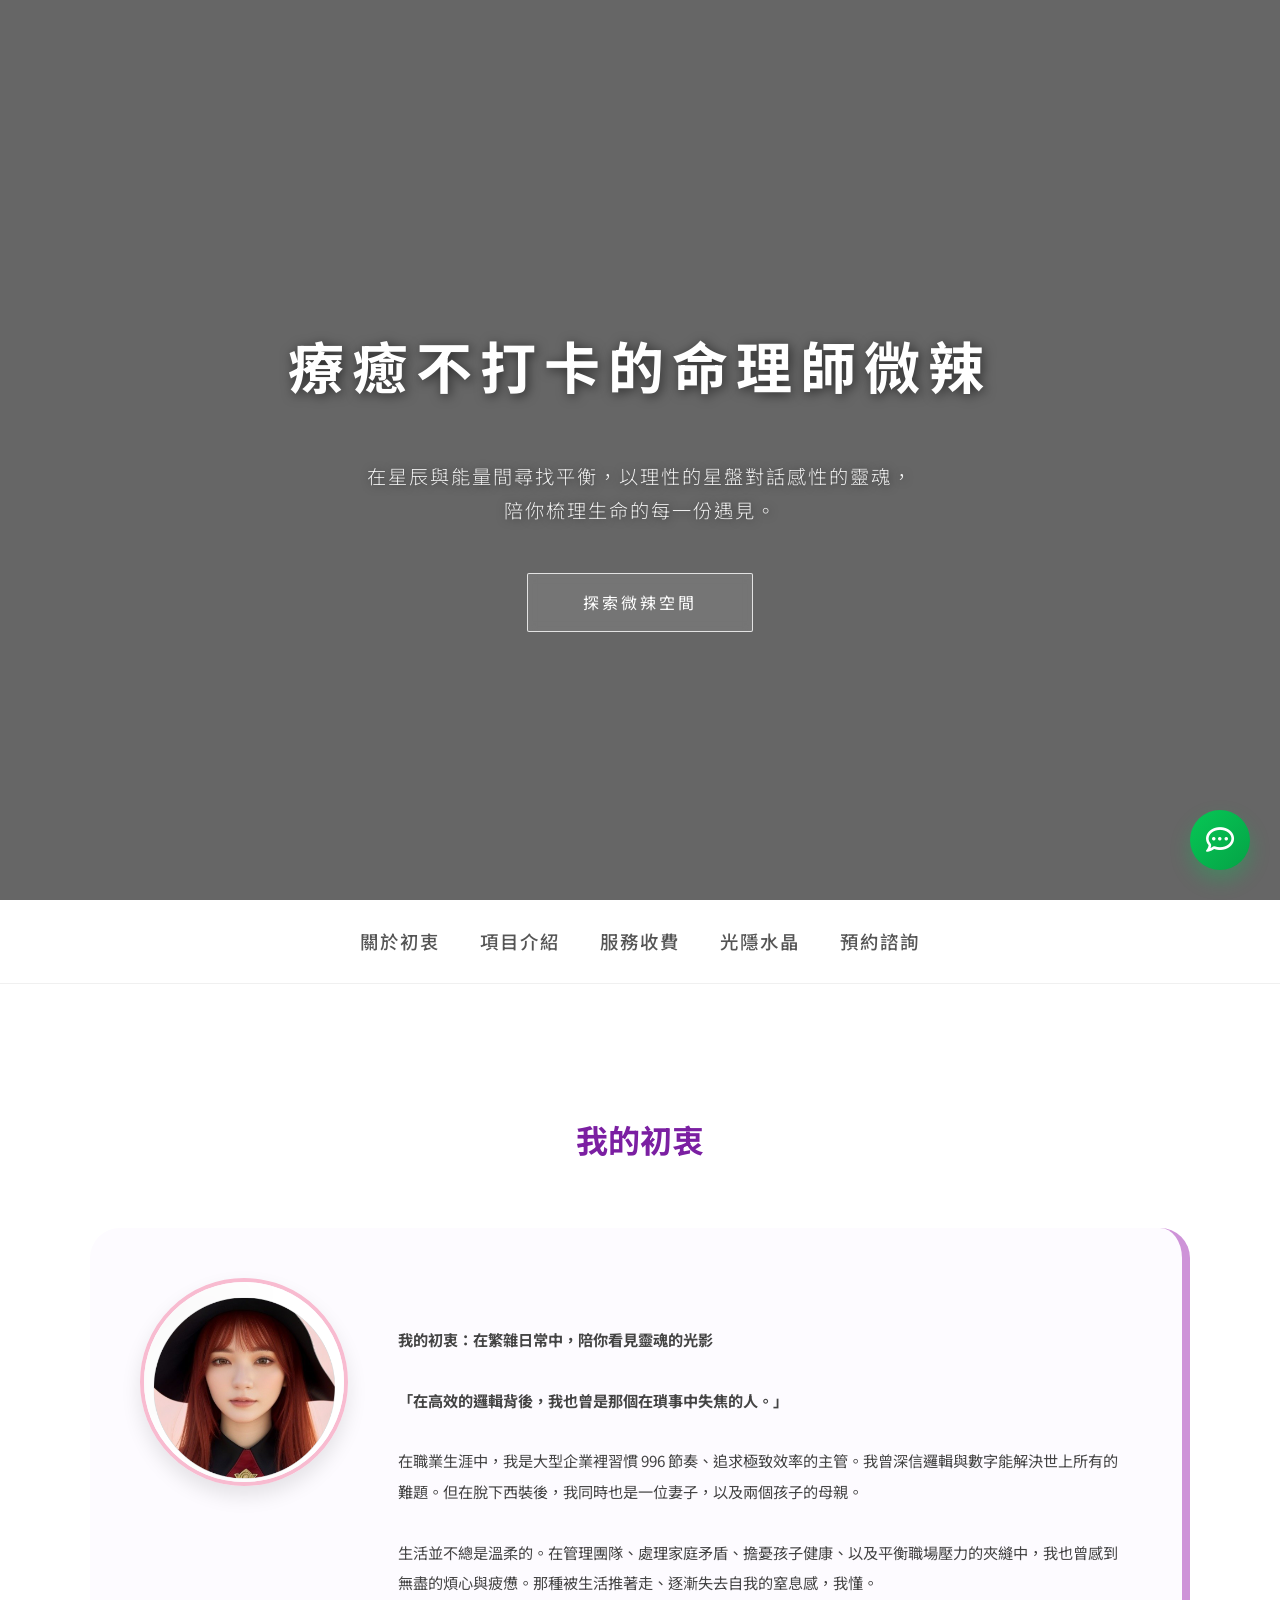
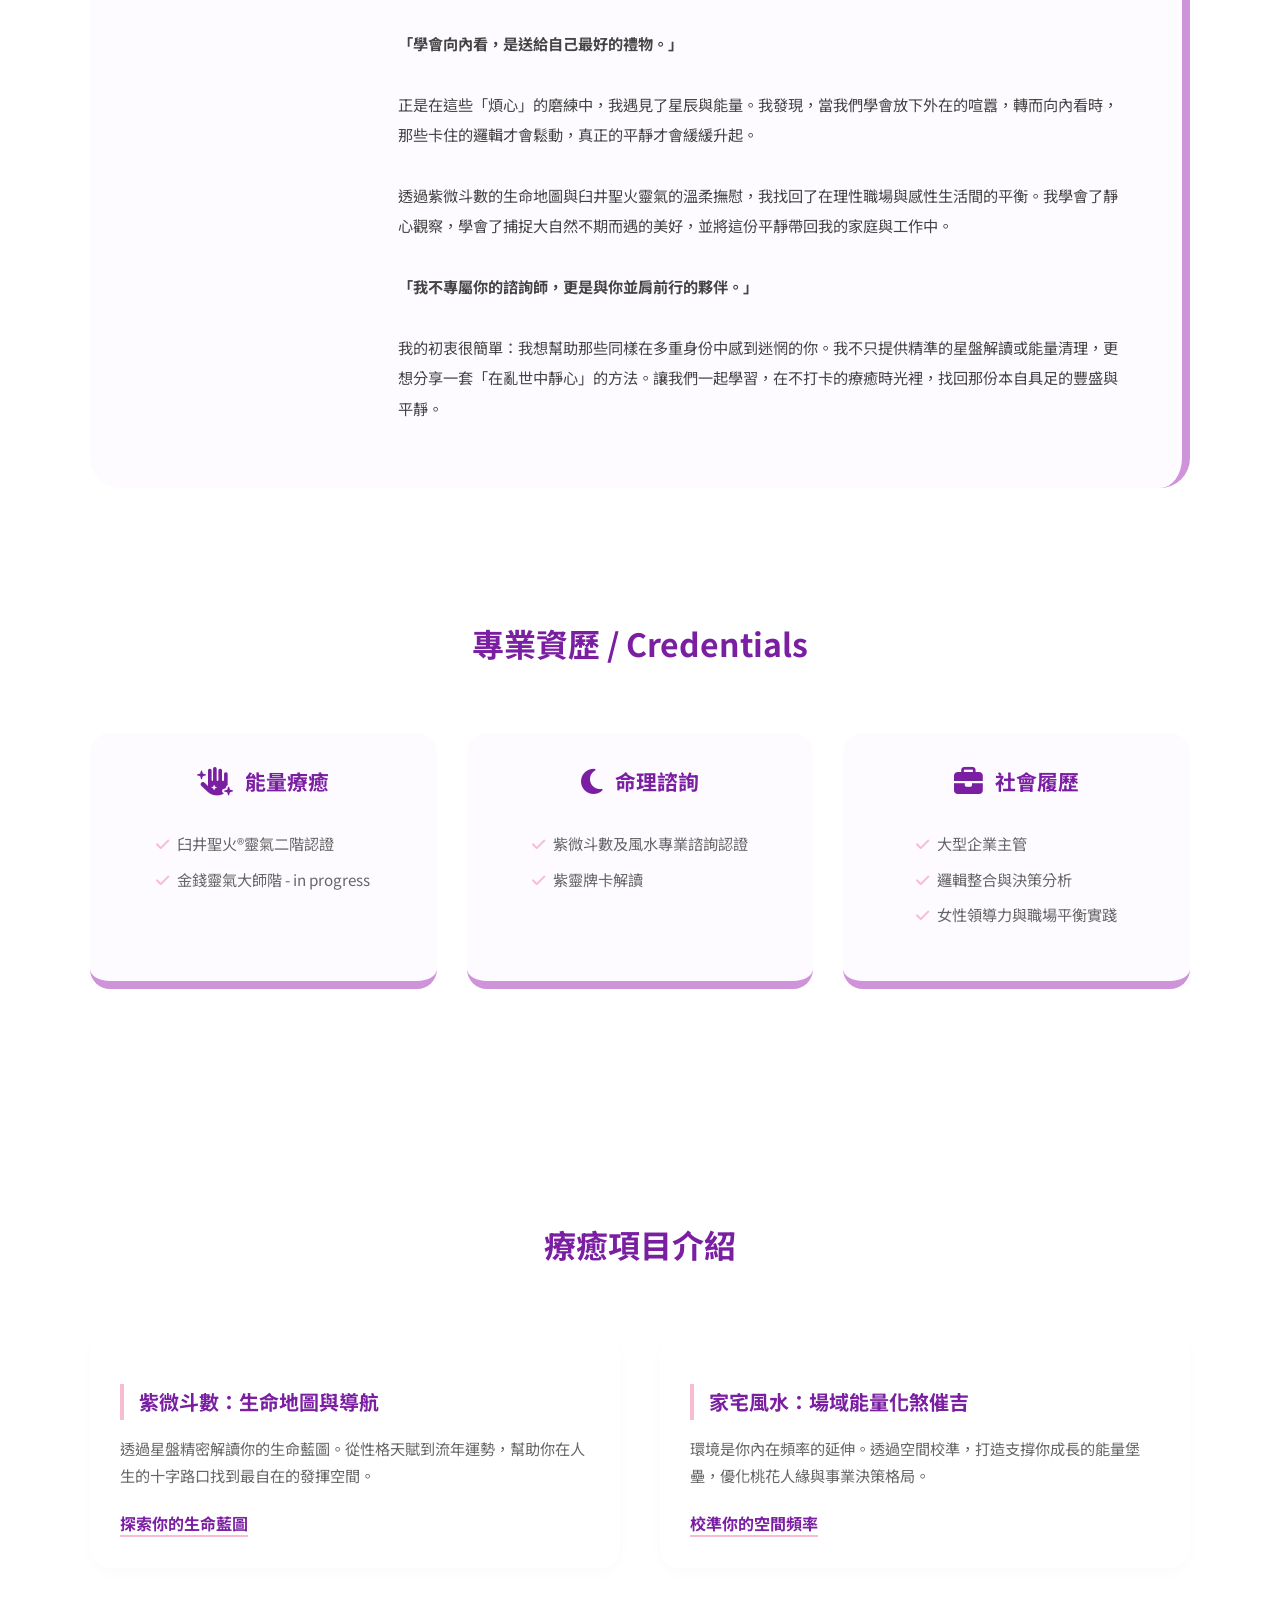
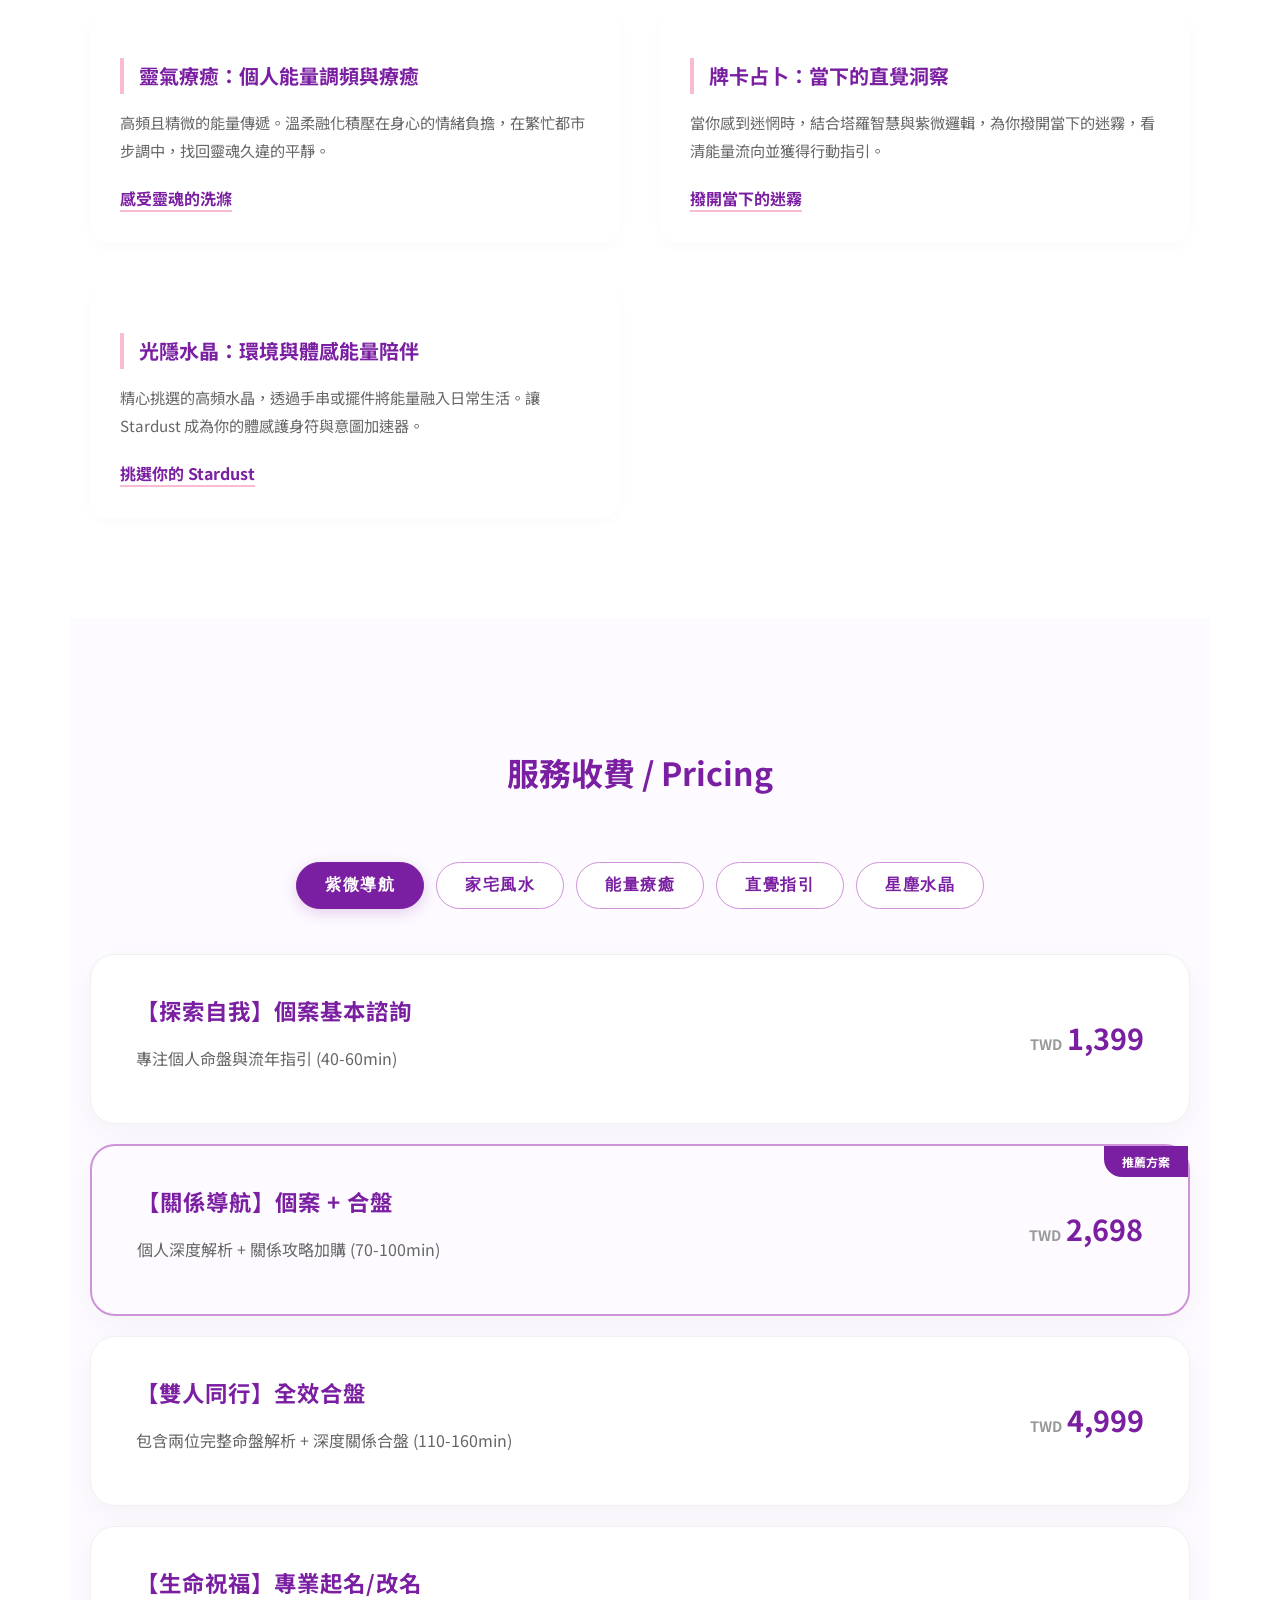
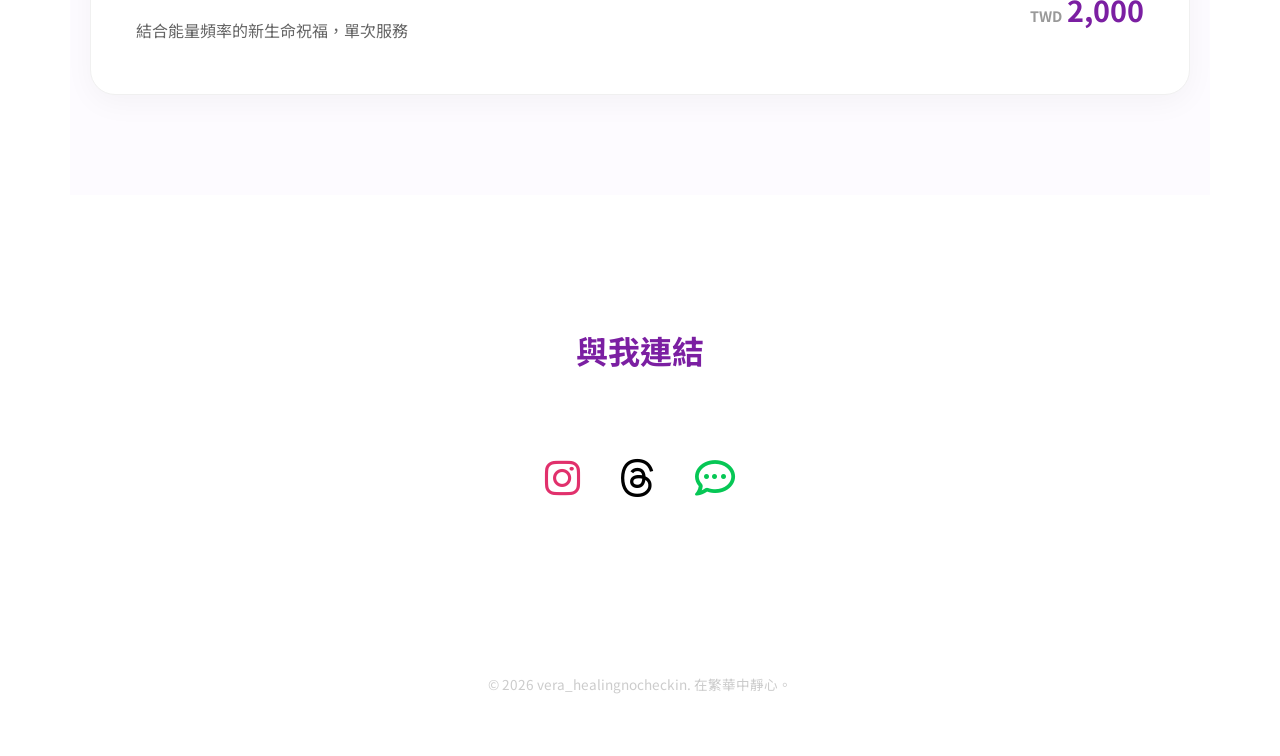
==== index.html @ ec22dfd5 "Rename '星塵水晶' to '光隱水晶' and update list item" ====
<!DOCTYPE html>
<html lang="zh-TW">
<head>
    <meta charset="UTF-8">
    <meta name="viewport" content="width=device-width, initial-scale=1.0">
    <title>療癒不打卡的命理師微辣 | Vera Healing</title>
    <link href="https://fonts.googleapis.com/css2?family=Noto+Sans+TC:wght@300;400;700&display=swap" rel="stylesheet">
    <link rel="stylesheet" href="https://cdnjs.cloudflare.com/ajax/libs/font-awesome/6.5.1/css/all.min.css">
    
    <style>
        :root {
            --primary-purple: #ce93d8; 
            --soft-pink: #f8bbd0;     
            --deep-purple: #7b1fa2;    
            --text-gray: #444;
            --bg-light: #ffffff;
            --section-bg: #fdfbff;
        }

        body { 
            font-family: 'Noto Sans TC', sans-serif; 
            margin: 0; color: var(--text-gray); 
            background-color: var(--bg-light); 
            line-height: 1.8;
            scroll-behavior: smooth;
        }

        /* --- ✨ 質感大氣 Hero Section --- */
        .hero {
            height: 100vh;
            display: flex;
            flex-direction: column;
            justify-content: center;
            align-items: center;
            text-align: center;
            background: linear-gradient(rgba(0, 0, 0, 0.6), rgba(0, 0, 0, 0.6)), 
                        url('https://images.unsplash.com/photo-1419242902214-272b3f66ee7a?q=80&w=2000') center/cover no-repeat;
            background-attachment: scroll; 
            color: white;
            padding: 0 20px;
        }

        .hero h1 { font-size: 3.5rem; color: #ffffff; margin-bottom: 24px; letter-spacing: 8px; font-weight: 700; text-shadow: 2px 2px 12px rgba(0, 0, 0, 0.6); white-space: nowrap; }
        .hero p { font-size: 1.2rem; color: rgba(255, 255, 255, 0.9); max-width: 750px; margin-bottom: 45px; font-weight: 300; letter-spacing: 2px; text-shadow: 1px 1px 8px rgba(0, 0, 0, 0.5); }
        .hero .btn-start { color: #ffffff; text-decoration: none; font-size: 1rem; border: 1px solid rgba(255, 255, 255, 0.8); padding: 14px 55px; border-radius: 2px; background: rgba(255, 255, 255, 0.1); backdrop-filter: blur(5px); transition: all 0.3s ease; letter-spacing: 3px; }
        .hero .btn-start:hover { background: #ffffff; color: #1a1a2e; }

        .nav { text-align: center; padding: 25px 0; background: white; position: sticky; top: 0; z-index: 1000; border-bottom: 1px solid #f0f0f0; display: flex; justify-content: center; gap: 40px; }
        .nav a { text-decoration: none; color: #555; font-size: 1.15rem; font-weight: 500; letter-spacing: 2px; transition: 0.3s; }
        .nav a:hover { color: var(--deep-purple); }

        .floating-btn { position: fixed; bottom: 30px; right: 30px; background: linear-gradient(135deg, #06C755, #05a346); color: white; width: 60px; height: 60px; border-radius: 50%; display: flex; align-items: center; justify-content: center; font-size: 28px; box-shadow: 0 10px 20px rgba(6, 199, 85, 0.3); z-index: 9999; text-decoration: none; transition: 0.3s; }

        .section { max-width: 1100px; margin: auto; padding: 100px 20px; }
        h2.section-title { text-align: center; color: var(--deep-purple); margin-bottom: 60px; font-weight: 700; font-size: 2rem; }

        .about-box { background: var(--section-bg); padding: 50px; border-radius: 30px; display: flex; align-items: flex-start; gap: 50px; border-right: 8px solid var(--primary-purple); }
        .about-photo { flex: 0 0 200px; text-align: center; }
        .about-photo img { width: 200px; height: 200px; border-radius: 50%; object-fit: cover; border: 4px solid var(--soft-pink); box-shadow: 0 10px 20px rgba(0,0,0,0.1); }
        .about-text { flex: 1; font-size: 0.95rem; color: #444; line-height: 2; }

        .intro-grid { display: grid; grid-template-columns: 1fr 1fr; gap: 40px; }
        .intro-card { background: white; padding: 30px; border-radius: 20px; box-shadow: 0 5px 15px rgba(0,0,0,0.02); transition: 0.3s; }
        .intro-card:hover { transform: translateY(-5px); box-shadow: 0 10px 25px rgba(123, 31, 162, 0.05); }
        .intro-card h3 { color: var(--deep-purple); border-left: 4px solid var(--soft-pink); padding-left: 15px; margin-bottom: 15px; font-size: 1.25rem; }
        .intro-card p { font-size: 0.95rem; color: #666; margin-bottom: 20px; }
        .jump-link { color: var(--deep-purple); text-decoration: none; font-weight: bold; font-size: 1rem; border-bottom: 2px solid var(--soft-pink); transition: 0.3s; cursor: pointer; }

        #pricing { background-color: var(--section-bg); }
        .tab-container { display: flex; justify-content: center; gap: 12px; margin-bottom: 45px; flex-wrap: wrap; }
        .tab-btn { padding: 12px 28px; border-radius: 50px; border: 1.5px solid var(--primary-purple); background: white; color: var(--deep-purple); cursor: pointer; font-weight: bold; transition: 0.3s; letter-spacing: 1.5px; font-size: 1rem; }
        .tab-btn.active { background: var(--deep-purple); color: white; border-color: var(--deep-purple); box-shadow: 0 4px 15px rgba(123, 31, 162, 0.2); }

        .price-content { display: none; flex-direction: column; gap: 20px; animation: fadeIn 0.4s ease; }
        .price-content.active { display: flex; }

        .price-card { background: white; padding: 35px 45px; border-radius: 25px; display: flex; justify-content: space-between; align-items: center; box-shadow: 0 8px 30px rgba(0,0,0,0.04); transition: 0.3s; position: relative; border: 1px solid #f0f0f0; }
        .price-card:hover { transform: translateY(-5px); border-color: var(--soft-pink); box-shadow: 0 15px 35px rgba(123, 31, 162, 0.08); }
        .price-card.featured { border: 2px solid var(--primary-purple); background: #fdfbff; }
        .featured-badge { position: absolute; top: 0; right: 0; background: var(--deep-purple); color: white; padding: 5px 18px; font-size: 0.75rem; font-weight: bold; border-bottom-left-radius: 18px; }

        .card-info { flex: 2; }
        .card-title { font-size: 1.4rem; font-weight: 700; color: var(--deep-purple); margin: 0 0 10px 0; letter-spacing: 1px; }
        .card-desc { font-size: 1rem; color: #666; line-height: 1.6; max-width: 90%; }
        .card-value { flex: 1; text-align: right; color: var(--deep-purple); font-weight: 700; font-size: 1.8rem; line-height: 1.2; }
        .card-value span { font-size: 0.9rem; margin-right: 5px; color: #999; }

        footer { text-align: center; padding: 60px; color: #ccc; font-size: 0.85rem; }

        @keyframes fadeIn { from { opacity: 0; transform: translateY(10px); } to { opacity: 1; transform: translateY(0); } }

        @media (max-width: 768px) {
            .hero h1 { font-size: 1.6rem; letter-spacing: 3px; white-space: nowrap; }
            .about-box { flex-direction: column; align-items: center; padding: 30px 20px; gap: 30px; }
            .about-text { text-align: left; width: 100%; }
            .intro-grid { grid-template-columns: 1fr; }
            .price-card { flex-direction: column; align-items: flex-start; gap: 20px; padding: 30px; }
            .card-value { text-align: left; width: 100%; border-top: 1px solid #eee; padding-top: 15px; font-size: 1.6rem; }
            .nav { gap: 15px; padding: 15px 0; }
            .nav a { font-size: 0.95rem; }
        }
    </style>
</head>
<body>

<a href="https://lin.ee/IuBJs3j" target="_blank" class="floating-btn" title="立即私訊預約">
    <i class="fa-regular fa-comment-dots"></i>
</a>

<section class="hero">
    <h1>療癒不打卡的命理師微辣</h1>
    <p>在星辰與能量間尋找平衡，以理性的星盤對話感性的靈魂，<br>陪你梳理生命的每一份遇見。</p>
    <a href="#about" class="btn-start">探索微辣空間</a>
</section>

<div class="nav">
    <a href="#about">關於初衷</a>
    <a href="#intro">項目介紹</a>
    <a href="#pricing">服務收費</a>
    <a href="javascript:void(0)" onclick="jumpToTab('stardust')">光隱水晶</a>
    <a href="#social">預約諮詢</a>
</div>

<div class="section" id="about">
    <h2 class="section-title">我的初衷</h2>
    <div class="about-box">
        <div class="about-photo">
            <img src="profile.png" alt="Vera">
        </div>
        <div class="about-text">
            <p>
                <br><strong>我的初衷：在繁雜日常中，陪你看見靈魂的光影</strong><br><br>
                <strong>「在高效的邏輯背後，我也曾是那個在瑣事中失焦的人。」</strong><br><br>
                在職業生涯中，我是大型企業裡習慣 996 節奏、追求極致效率的主管。我曾深信邏輯與數字能解決世上所有的難題。但在脫下西裝後，我同時也是一位妻子，以及兩個孩子的母親。<br><br>
                生活並不總是溫柔的。在管理團隊、處理家庭矛盾、擔憂孩子健康、以及平衡職場壓力的夾縫中，我也曾感到無盡的煩心與疲憊。那種被生活推著走、逐漸失去自我的窒息感，我懂。<br><br>
                <strong>「學會向內看，是送給自己最好的禮物。」</strong><br><br>
                正是在這些「煩心」的磨練中，我遇見了星辰與能量。我發現，當我們學會放下外在的喧囂，轉而向內看時，那些卡住的邏輯才會鬆動，真正的平靜才會緩緩升起。<br><br>
                透過紫微斗數的生命地圖與臼井聖火靈氣的溫柔撫慰，我找回了在理性職場與感性生活間的平衡。我學會了靜心觀察，學會了捕捉大自然不期而遇的美好，並將這份平靜帶回我的家庭與工作中。<br><br>
                <strong>「我不專屬你的諮詢師，更是與你並肩前行的夥伴。」</strong><br><br>
                我的初衷很簡單：我想幫助那些同樣在多重身份中感到迷惘的你。我不只提供精準的星盤解讀或能量清理，更想分享一套「在亂世中靜心」的方法。讓我們一起學習，在不打卡的療癒時光裡，找回那份本自具足的豐盛與平靜。
            </p>
        </div>
    </div>
</div>

<div class="section" id="credentials" style="padding-top: 0;">
    <h2 class="section-title">專業資歷 / Credentials</h2>
    <div style="display: grid; grid-template-columns: repeat(auto-fit, minmax(280px, 1fr)); gap: 30px; text-align: center;">
        <div class="about-box" style="display: block; padding: 30px; border-right: none; border-bottom: 8px solid var(--primary-purple); border-radius: 20px;">
            <div style="display: flex; align-items: center; justify-content: center; gap: 12px; margin-bottom: 15px;">
                <i class="fa-solid fa-hand-sparkles" style="font-size: 1.8rem; color: var(--deep-purple);"></i>
                <h3 style="color: var(--deep-purple); margin: 0; font-size: 1.3rem;">能量療癒</h3>
            </div>
            <ul style="list-style: none; padding: 0; font-size: 0.95rem; color: #666; text-align: left; display: inline-block;">
                <li style="margin-bottom: 8px;"><i class="fa-solid fa-check" style="color: var(--soft-pink); margin-right: 8px;"></i>臼井聖火®靈氣二階認證</li>
                <li style="margin-bottom: 8px;"><i class="fa-solid fa-check" style="color: var(--soft-pink); margin-right: 8px;"></i>金錢靈氣大師階 - in progress</li>
            </ul>
        </div>
        <div class="about-box" style="display: block; padding: 30px; border-right: none; border-bottom: 8px solid var(--primary-purple); border-radius: 20px;">
            <div style="display: flex; align-items: center; justify-content: center; gap: 12px; margin-bottom: 15px;">
                <i class="fa-solid fa-moon" style="font-size: 1.8rem; color: var(--deep-purple);"></i>
                <h3 style="color: var(--deep-purple); margin: 0; font-size: 1.3rem;">命理諮詢</h3>
            </div>
            <ul style="list-style: none; padding: 0; font-size: 0.95rem; color: #666; text-align: left; display: inline-block;">
                <li style="margin-bottom: 8px;"><i class="fa-solid fa-check" style="color: var(--soft-pink); margin-right: 8px;"></i>紫微斗數及風水專業諮詢認證</li>
                <li style="margin-bottom: 8px;"><i class="fa-solid fa-check" style="color: var(--soft-pink); margin-right: 8px;"></i>紫靈牌卡解讀 </li>
            </ul>
        </div>
        <div class="about-box" style="display: block; padding: 30px; border-right: none; border-bottom: 8px solid var(--primary-purple); border-radius: 20px;">
            <div style="display: flex; align-items: center; justify-content: center; gap: 12px; margin-bottom: 15px;">
                <i class="fa-solid fa-briefcase" style="font-size: 1.8rem; color: var(--deep-purple);"></i>
                <h3 style="color: var(--deep-purple); margin: 0; font-size: 1.3rem;">社會履歷</h3>
            </div>
            <ul style="list-style: none; padding: 0; font-size: 0.95rem; color: #666; text-align: left; display: inline-block;">
                <li style="margin-bottom: 8px;"><i class="fa-solid fa-check" style="color: var(--soft-pink); margin-right: 8px;"></i>大型企業主管</li>
                <li style="margin-bottom: 8px;"><i class="fa-solid fa-check" style="color: var(--soft-pink); margin-right: 8px;"></i>邏輯整合與決策分析</li>
                <li style="margin-bottom: 8px;"><i class="fa-solid fa-check" style="color: var(--soft-pink); margin-right: 8px;"></i>女性領導力與職場平衡實踐</li>
            </ul>
        </div>
    </div>
</div>

<div class="section" id="intro">
    <h2 class="section-title">療癒項目介紹</h2>
    <div class="intro-grid">
        <div class="intro-card">
            <h3>紫微斗數：生命地圖與導航</h3>
            <p>透過星盤精密解讀你的生命藍圖。從性格天賦到流年運勢，幫助你在人生的十字路口找到最自在的發揮空間。</p>
            <a onclick="jumpToTab('ziwei')" class="jump-link">探索你的生命藍圖</a>
        </div>
        <div class="intro-card">
            <h3>家宅風水：場域能量化煞催吉</h3>
            <p>環境是你內在頻率的延伸。透過空間校準，打造支撐你成長的能量堡壘，優化桃花人緣與事業決策格局。</p>
            <a onclick="jumpToTab('fengshui')" class="jump-link">校準你的空間頻率</a>
        </div>
        <div class="intro-card">
            <h3>靈氣療癒：個人能量調頻與療癒</h3>
            <p>高頻且精微的能量傳遞。溫柔融化積壓在身心的情緒負擔，在繁忙都市步調中，找回靈魂久違的平靜。</p>
            <a onclick="jumpToTab('reiki')" class="jump-link">感受靈魂的洗滌</a>
        </div>
        <div class="intro-card">
            <h3>牌卡占卜：當下的直覺洞察</h3>
            <p>當你感到迷惘時，結合塔羅智慧與紫微邏輯，為你撥開當下的迷霧，看清能量流向並獲得行動指引。</p>
            <a onclick="jumpToTab('guidance')" class="jump-link">撥開當下的迷霧</a>
        </div>
        <div class="intro-card">
            <h3>光隱水晶：環境與體感能量陪伴</h3>
            <p>精心挑選的高頻水晶，透過手串或擺件將能量融入日常生活。讓 Stardust 成為你的體感護身符與意圖加速器。</p>
            <a onclick="jumpToTab('stardust')" class="jump-link">挑選你的 Stardust</a>
        </div>
    </div>
</div>

<div class="section" id="pricing">
    <h2 class="section-title">服務收費 / Pricing</h2>
    <div class="tab-container">
        <button class="tab-btn active" data-tab="ziwei" onclick="openTab(event, 'ziwei')">紫微導航</button>
        <button class="tab-btn" data-tab="fengshui" onclick="openTab(event, 'fengshui')">家宅風水</button>
        <button class="tab-btn" data-tab="reiki" onclick="openTab(event, 'reiki')">能量療癒</button>
        <button class="tab-btn" data-tab="guidance" onclick="openTab(event, 'guidance')">直覺指引</button>
        <button class="tab-btn" data-tab="stardust" onclick="openTab(event, 'stardust')">星塵水晶</button>
    </div>

    <div id="ziwei" class="price-content active">
        <div class="price-card"><div class="card-info"><h3 class="card-title">【探索自我】個案基本諮詢</h3><p class="card-desc">專注個人命盤與流年指引 (40-60min)</p></div><div class="card-value"><span>TWD</span>1,399</div></div>
        <div class="price-card featured"><span class="featured-badge">推薦方案</span><div class="card-info"><h3 class="card-title">【關係導航】個案 + 合盤</h3><p class="card-desc">個人深度解析 + 關係攻略加購 (70-100min)</p></div><div class="card-value"><span>TWD</span>2,698</div></div>
        <div class="price-card"><div class="card-info"><h3 class="card-title">【雙人同行】全效合盤</h3><p class="card-desc">包含兩位完整命盤解析 + 深度關係合盤 (110-160min)</p></div><div class="card-value"><span>TWD</span>4,999</div></div>
        <div class="price-card"><div class="card-info"><h3 class="card-title">【生命祝福】專業起名/改名</h3><p class="card-desc">結合能量頻率的新生命祝福，單次服務</p></div><div class="card-value"><span>TWD</span>2,000</div></div>
    </div>

    <div id="fengshui" class="price-content">
        <div class="price-card"><div class="card-info"><h3 class="card-title">【安居基礎】空間能量校準</h3><p class="card-desc">外局定向分析、內局化煞、紫微風水命主位強化</p></div><div class="card-value"><span>TWD</span>3,666</div></div>
        <div class="price-card featured"><span class="featured-badge">人氣首選</span><div class="card-info"><h3 class="card-title">【和諧生活】格局全方位優化</h3><p class="card-desc">包含基礎方案，加入夫妻兩人佈局、厨房及衛浴的内局調整與水晶強化</p></div><div class="card-value"><span>TWD</span>4,888</div></div>
        <div class="price-card"><div class="card-info"><h3 class="card-title">【金榜提名】文昌學業佈局</h3><p class="card-desc">包含基礎方案，深度文昌位佈置（生年/流年/宅位）與正式催文昌儀式</p></div><div class="card-value"><span>TWD</span>9,888</div></div>
        <div class="price-card"><div class="card-info"><h3 class="card-title">【紅鸞人緣】桃花與關係和諧</h3><p class="card-desc">包含基礎方案，並加入桃花位/人緣位催旺佈局（生年/流年/宅位）</p></div><div class="card-value"><span>TWD</span>9,888</div></div>
        <div class="price-card"><div class="card-info"><h3 class="card-title">【青雲直上】事業權力與金榜佈局</h3><p class="card-desc">包含基礎方案，專項打造「事業局」，辦公/書書格局深度優化</p></div><div class="card-value"><span>TWD</span>9,888</div></div>
        <div class="price-card"><div class="card-info"><h3 class="card-title">【豐盛萬象】全方位財庫與大運佈局</h3><p class="card-desc">包含「三元納氣」全屋深度分析，全方位能量調整</p></div><div class="card-value"><span>TWD</span>16,888</div></div>
    </div>

    <div id="reiki" class="price-content">
        <div class="price-card"><div class="card-info"><h3 class="card-title">【聖火撫慰】臼井聖火®療癒</h3><p class="card-desc">快速釋放日常壓力，清理腦霧與焦慮 (30-45min)</p></div><div class="card-value"><span>TWD</span>999</div></div>
        <div class="price-card"><div class="card-info"><h3 class="card-title">【豐盛對頻】金錢靈氣專項</h3><p class="card-desc">清理對金錢的匱乏信念，對焦豐盛軌道 (30-45min)</p></div><div class="card-value"><span>TWD</span>1,111</div></div>
        <div class="price-card featured"><div class="card-info"><h3 class="card-title">【深度喚醒】療癒和能量清理</h3><p class="card-desc">深度身心Spa，融化積壓的情緒負擔，清理負能量 (60-90min)</p></div><div class="card-value"><span>TWD</span>1,399</div></div>
        <div class="price-card"><div class="card-info"><h3 class="card-title">深度療癒與長期守護專案</h3><p class="card-desc">針對特定課題的靈氣包年或長期能量調理</p></div><div class="card-value">私訊詢價</div></div>
    </div>

    <div id="guidance" class="price-content">
        <div class="price-card"><div class="card-info"><h3 class="card-title">【一念明晰】單題直覺透析</h3><p class="card-desc">針對目前單一困擾的快速洞察與能量斷捨離 (15-20min)</p></div><div class="card-value"><span>TWD</span>299</div></div>
        <div class="price-card"><div class="card-info"><h3 class="card-title">【月影伴隨】對焦組合 (3次)</h3><p class="card-desc">不限期使用，適合處於變動期、需要頻繁回頭對焦者</p></div><div class="card-value"><span>TWD</span>799<br><small style="font-size:0.7rem; color:#999;">（原價：897）</small></div></div>
        <div class="price-card featured"><div class="card-info"><h3 class="card-title">【知命見行】紫微 + 牌卡解碼</h3><p class="card-desc">大限流年生命格局 + 當下行動的直覺收網組合價</p></div><div class="card-value"><span>TWD</span>1,588<br><small style="font-size:0.7rem; color:#999;">（原價：1698）</small></div></div>
        <div class="price-card"><div class="card-info"><h3 class="card-title">【靈魂導師】靈氣 + 牌卡解析</h3><p class="card-desc">先修復頻率再傾聽直覺，獲得最純淨精準的引導訊息</p></div><div class="card-value"><span>TWD</span>1,199 ~ 1,588</div></div>
    </div>

    <div id="stardust" class="price-content">
        <div class="price-card featured">
            <span class="featured-badge">星塵水晶 | Stardust Selection</span>
            <div class="card-info">
                <h3 class="card-title">【晶石共振】專屬命定手串客製</h3>
                <p class="card-desc">結合紫微命盤分析能量缺口，精選高頻原石進行意圖設定與靈氣淨化。</p>
            </div>
            <div class="card-value"><span>TWD</span>1,200起</div>
        </div>
        <div class="price-card">
            <div class="card-info">
                <h3 class="card-title">【原石校準】環境能量場域擺件</h3>
                <p class="card-desc">嚴選白水晶簇、紫晶簇、黑曜石柱等環境校準原石，含基礎淨化套組。</p>
            </div>
            <div class="card-value"><span>TWD</span>1,000起</div>
        </div>
    </div>
</div>

<div class="section" id="social" style="text-align: center;">
    <h2 class="section-title">與我連結</h2>
    <div style="display: flex; justify-content: center; gap: 40px; margin-top: 40px;">
        <a href="https://www.instagram.com/vera_healingnocheckin" target="_blank" style="color:#E1306C; font-size: 40px;"><i class="fa-brands fa-instagram"></i></a>
        <a href="https://www.threads.net/@vera_healingnocheckin" target="_blank" style="color:#000; font-size: 40px;"><i class="fa-brands fa-threads"></i></a>
        <a href="https://lin.ee/IuBJs3j" target="_blank" style="color:#06C755; font-size: 40px;"><i class="fa-regular fa-comment-dots"></i></a>
    </div>
</div>

<footer>&copy; 2026 vera_healingnocheckin. 在繁華中靜心。</footer>

<script>
    function openTab(evt, tabName) {
        var i, content, tablinks;
        content = document.getElementsByClassName("price-content");
        for (i = 0; i < content.length; i++) {
            content[i].style.display = "none";
            content[i].classList.remove("active");
        }
        tablinks = document.getElementsByClassName("tab-btn");
        for (i = 0; i < tablinks.length; i++) {
            tablinks[i].classList.remove("active");
        }
        var activeTab = document.getElementById(tabName);
        if(activeTab) {
            activeTab.style.display = "flex";
            activeTab.classList.add("active");
            if(evt) evt.currentTarget.classList.add("active");
        }
    }

    function jumpToTab(tabName) {
        const pricingSection = document.getElementById('pricing');
        pricingSection.scrollIntoView({ behavior: 'smooth' });
        
        // ✨ 修正點 3：確保 jumpToTab 能正確找到 data-tab 按鈕
        const targetBtn = document.querySelector(`.tab-btn[data-tab="${tabName}"]`);
        if (targetBtn) {
            setTimeout(() => { targetBtn.click(); }, 300); 
        }
    }
</script>

</body>
</html>
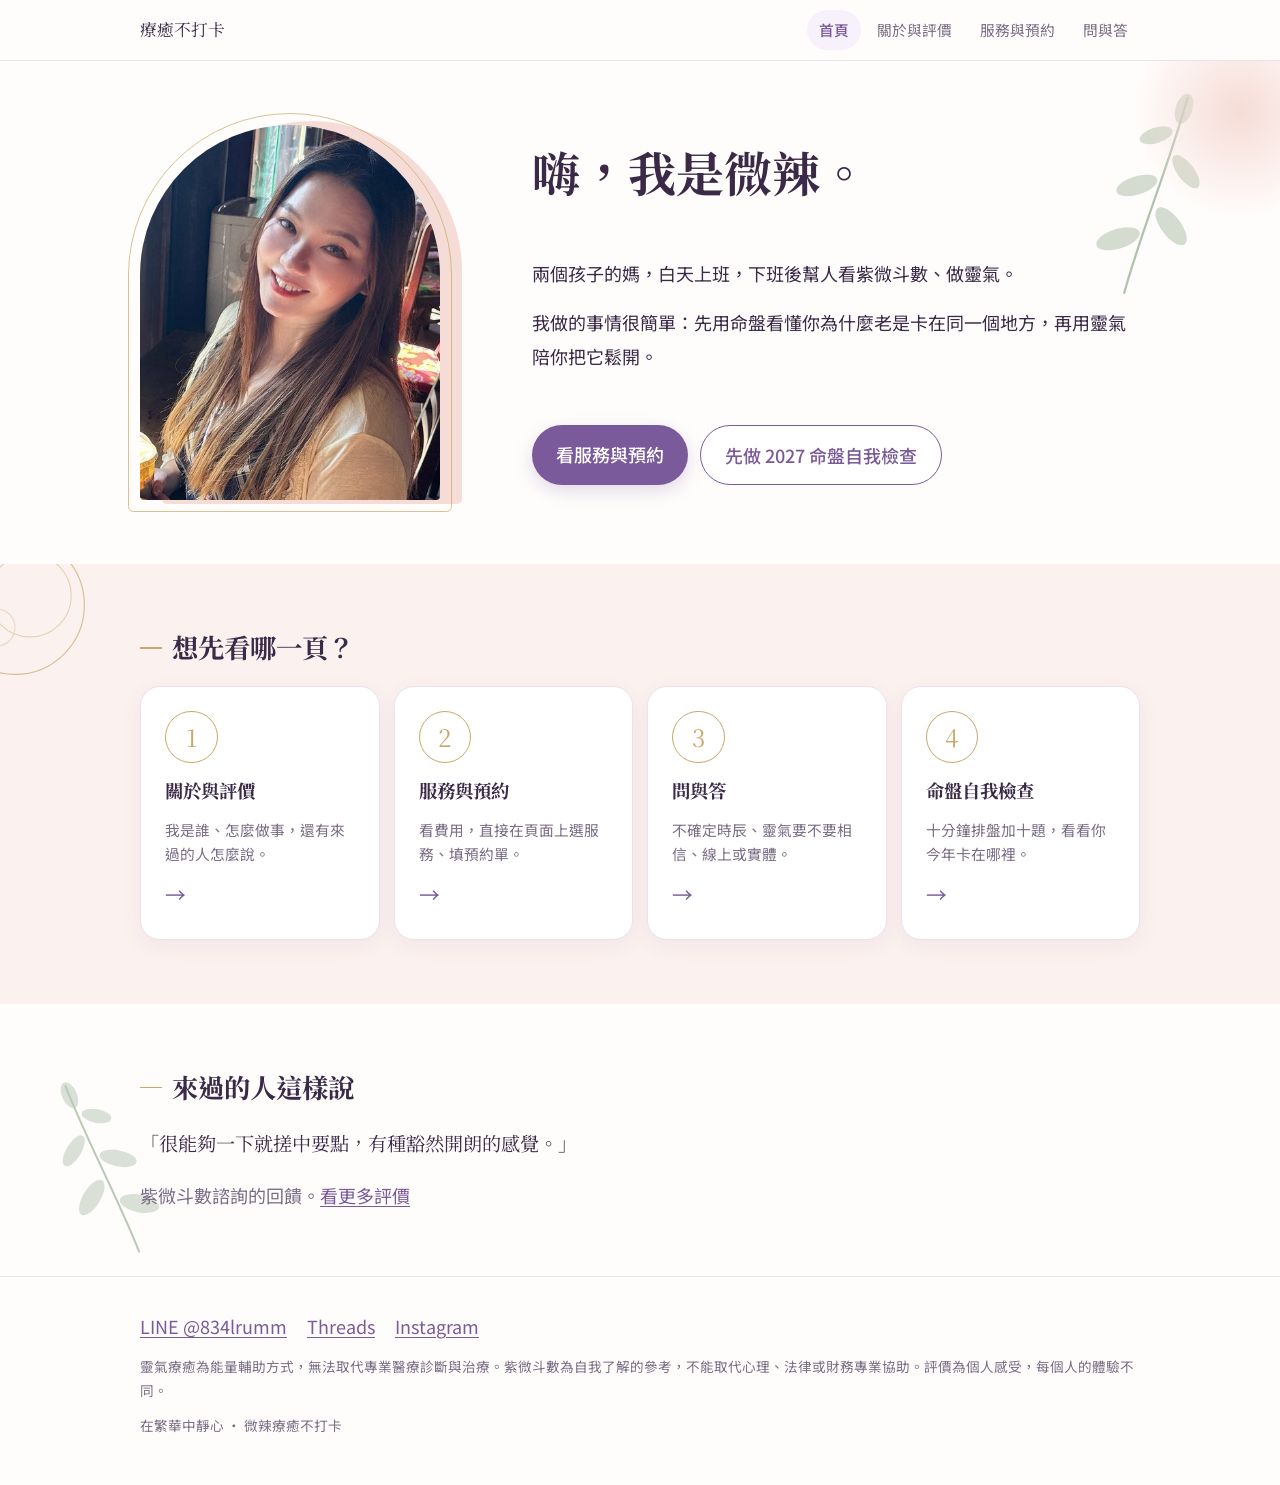
==== commit 6fde4d5b: "Replace site with multi-page version (home, about, services with order form, FAQ, chart self-check) " ====
--- a/index.html
+++ b/index.html
@@ -1,317 +1,74 @@
 <!DOCTYPE html>
-<html lang="zh-TW">
+<html lang="zh-Hant">
 <head>
-    <meta charset="UTF-8">
-    <meta name="viewport" content="width=device-width, initial-scale=1.0">
-    <title>療癒不打卡的命理師微辣 | Vera Healing</title>
-    <link href="https://fonts.googleapis.com/css2?family=Noto+Sans+TC:wght@300;400;700&display=swap" rel="stylesheet">
-    <link rel="stylesheet" href="https://cdnjs.cloudflare.com/ajax/libs/font-awesome/6.5.1/css/all.min.css">
-    
-    <style>
-        :root {
-            --primary-purple: #ce93d8; 
-            --soft-pink: #f8bbd0;     
-            --deep-purple: #7b1fa2;    
-            --text-gray: #444;
-            --bg-light: #ffffff;
-            --section-bg: #fdfbff;
-        }
-
-        body { 
-            font-family: 'Noto Sans TC', sans-serif; 
-            margin: 0; color: var(--text-gray); 
-            background-color: var(--bg-light); 
-            line-height: 1.8;
-            scroll-behavior: smooth;
-        }
-
-        /* --- ✨ 質感大氣 Hero Section --- */
-        .hero {
-            height: 100vh;
-            display: flex;
-            flex-direction: column;
-            justify-content: center;
-            align-items: center;
-            text-align: center;
-            background: linear-gradient(rgba(0, 0, 0, 0.6), rgba(0, 0, 0, 0.6)), 
-                        url('https://images.unsplash.com/photo-1419242902214-272b3f66ee7a?q=80&w=2000') center/cover no-repeat;
-            background-attachment: scroll; 
-            color: white;
-            padding: 0 20px;
-        }
-
-        .hero h1 { font-size: 3.5rem; color: #ffffff; margin-bottom: 24px; letter-spacing: 8px; font-weight: 700; text-shadow: 2px 2px 12px rgba(0, 0, 0, 0.6); white-space: nowrap; }
-        .hero p { font-size: 1.2rem; color: rgba(255, 255, 255, 0.9); max-width: 750px; margin-bottom: 45px; font-weight: 300; letter-spacing: 2px; text-shadow: 1px 1px 8px rgba(0, 0, 0, 0.5); }
-        .hero .btn-start { color: #ffffff; text-decoration: none; font-size: 1rem; border: 1px solid rgba(255, 255, 255, 0.8); padding: 14px 55px; border-radius: 2px; background: rgba(255, 255, 255, 0.1); backdrop-filter: blur(5px); transition: all 0.3s ease; letter-spacing: 3px; }
-        .hero .btn-start:hover { background: #ffffff; color: #1a1a2e; }
-
-        .nav { text-align: center; padding: 25px 0; background: white; position: sticky; top: 0; z-index: 1000; border-bottom: 1px solid #f0f0f0; display: flex; justify-content: center; gap: 40px; }
-        .nav a { text-decoration: none; color: #555; font-size: 1.15rem; font-weight: 500; letter-spacing: 2px; transition: 0.3s; }
-        .nav a:hover { color: var(--deep-purple); }
-
-        .floating-btn { position: fixed; bottom: 30px; right: 30px; background: linear-gradient(135deg, #06C755, #05a346); color: white; width: 60px; height: 60px; border-radius: 50%; display: flex; align-items: center; justify-content: center; font-size: 28px; box-shadow: 0 10px 20px rgba(6, 199, 85, 0.3); z-index: 9999; text-decoration: none; transition: 0.3s; }
-
-        .section { max-width: 1100px; margin: auto; padding: 100px 20px; }
-        h2.section-title { text-align: center; color: var(--deep-purple); margin-bottom: 60px; font-weight: 700; font-size: 2rem; }
-
-        .about-box { background: var(--section-bg); padding: 50px; border-radius: 30px; display: flex; align-items: flex-start; gap: 50px; border-right: 8px solid var(--primary-purple); }
-        .about-photo { flex: 0 0 200px; text-align: center; }
-        .about-photo img { width: 200px; height: 200px; border-radius: 50%; object-fit: cover; border: 4px solid var(--soft-pink); box-shadow: 0 10px 20px rgba(0,0,0,0.1); }
-        .about-text { flex: 1; font-size: 0.95rem; color: #444; line-height: 2; }
-
-        .intro-grid { display: grid; grid-template-columns: 1fr 1fr; gap: 40px; }
-        .intro-card { background: white; padding: 30px; border-radius: 20px; box-shadow: 0 5px 15px rgba(0,0,0,0.02); transition: 0.3s; }
-        .intro-card:hover { transform: translateY(-5px); box-shadow: 0 10px 25px rgba(123, 31, 162, 0.05); }
-        .intro-card h3 { color: var(--deep-purple); border-left: 4px solid var(--soft-pink); padding-left: 15px; margin-bottom: 15px; font-size: 1.25rem; }
-        .intro-card p { font-size: 0.95rem; color: #666; margin-bottom: 20px; }
-        .jump-link { color: var(--deep-purple); text-decoration: none; font-weight: bold; font-size: 1rem; border-bottom: 2px solid var(--soft-pink); transition: 0.3s; cursor: pointer; }
-
-        #pricing { background-color: var(--section-bg); }
-        .tab-container { display: flex; justify-content: center; gap: 12px; margin-bottom: 45px; flex-wrap: wrap; }
-        .tab-btn { padding: 12px 28px; border-radius: 50px; border: 1.5px solid var(--primary-purple); background: white; color: var(--deep-purple); cursor: pointer; font-weight: bold; transition: 0.3s; letter-spacing: 1.5px; font-size: 1rem; }
-        .tab-btn.active { background: var(--deep-purple); color: white; border-color: var(--deep-purple); box-shadow: 0 4px 15px rgba(123, 31, 162, 0.2); }
-
-        .price-content { display: none; flex-direction: column; gap: 20px; animation: fadeIn 0.4s ease; }
-        .price-content.active { display: flex; }
-
-        .price-card { background: white; padding: 35px 45px; border-radius: 25px; display: flex; justify-content: space-between; align-items: center; box-shadow: 0 8px 30px rgba(0,0,0,0.04); transition: 0.3s; position: relative; border: 1px solid #f0f0f0; }
-        .price-card:hover { transform: translateY(-5px); border-color: var(--soft-pink); box-shadow: 0 15px 35px rgba(123, 31, 162, 0.08); }
-        .price-card.featured { border: 2px solid var(--primary-purple); background: #fdfbff; }
-        .featured-badge { position: absolute; top: 0; right: 0; background: var(--deep-purple); color: white; padding: 5px 18px; font-size: 0.75rem; font-weight: bold; border-bottom-left-radius: 18px; }
-
-        .card-info { flex: 2; }
-        .card-title { font-size: 1.4rem; font-weight: 700; color: var(--deep-purple); margin: 0 0 10px 0; letter-spacing: 1px; }
-        .card-desc { font-size: 1rem; color: #666; line-height: 1.6; max-width: 90%; }
-        .card-value { flex: 1; text-align: right; color: var(--deep-purple); font-weight: 700; font-size: 1.8rem; line-height: 1.2; }
-        .card-value span { font-size: 0.9rem; margin-right: 5px; color: #999; }
-
-        footer { text-align: center; padding: 60px; color: #ccc; font-size: 0.85rem; }
-
-        @keyframes fadeIn { from { opacity: 0; transform: translateY(10px); } to { opacity: 1; transform: translateY(0); } }
-
-        @media (max-width: 768px) {
-            .hero h1 { font-size: 1.6rem; letter-spacing: 3px; white-space: nowrap; }
-            .about-box { flex-direction: column; align-items: center; padding: 30px 20px; gap: 30px; }
-            .about-text { text-align: left; width: 100%; }
-            .intro-grid { grid-template-columns: 1fr; }
-            .price-card { flex-direction: column; align-items: flex-start; gap: 20px; padding: 30px; }
-            .card-value { text-align: left; width: 100%; border-top: 1px solid #eee; padding-top: 15px; font-size: 1.6rem; }
-            .nav { gap: 15px; padding: 15px 0; }
-            .nav a { font-size: 0.95rem; }
-        }
-    </style>
+<meta charset="utf-8">
+<meta name="viewport" content="width=device-width, initial-scale=1">
+<title>微辣｜療癒不打卡</title>
+<meta name="description" content="微辣的紫微斗數諮詢與臼井聖火靈氣。先看懂自己，再把它鬆開。">
+<meta property="og:title" content="微辣｜療癒不打卡">
+<meta property="og:description" content="微辣的紫微斗數諮詢與臼井聖火靈氣。先看懂自己，再把它鬆開。">
+<meta property="og:type" content="website">
+<link rel="preconnect" href="https://fonts.googleapis.com">
+<link rel="preconnect" href="https://fonts.gstatic.com" crossorigin>
+<link href="https://fonts.googleapis.com/css2?family=Noto+Serif+TC:wght@500;700&family=Noto+Sans+TC:wght@400;500;700&display=swap" rel="stylesheet">
+<link rel="stylesheet" href="site.css">
 </head>
 <body>
+<header class="top"><div class="wrap">
+  <a class="brand" href="./">療癒不打卡</a>
+  <nav class="nav" aria-label="主選單"><a href="./" aria-current="page">首頁</a><a href="about.html">關於與評價</a><a href="services.html">服務與預約</a><a href="faq.html">問與答</a></nav>
+</div></header>
+<main>
 
-<a href="https://lin.ee/IuBJs3j" target="_blank" class="floating-btn" title="立即私訊預約">
-    <i class="fa-regular fa-comment-dots"></i>
-</a>
+<section class="band hello sprig-r dot"><div class="wrap">
+  <div class="portrait-wrap"><img class="portrait" src="portrait.jpg" alt="微辣在窗邊微笑" width="440" height="550"></div>
+  <h1>嗨，我是微辣。</h1>
+  <div class="stack">
+    <p>兩個孩子的媽，白天上班，下班後幫人看紫微斗數、做靈氣。</p>
+    <p>我做的事情很簡單：先用命盤看懂你為什麼老是卡在同一個地方，再用靈氣陪你把它鬆開。</p>
+  </div>
+  <div class="row">
+    <a class="btn" href="services.html">看服務與預約</a>
+    <a class="btn quiet" href="check/">先做 2027 命盤自我檢查</a>
+  </div>
+</div></section>
 
-<section class="hero">
-    <h1>療癒不打卡的命理師微辣</h1>
-    <p>在星辰與能量間尋找平衡，以理性的星盤對話感性的靈魂，<br>陪你梳理生命的每一份遇見。</p>
-    <a href="#about" class="btn-start">探索微辣空間</a>
-</section>
+<section class="band pink rings-l"><div class="wrap">
+  <h2>想先看哪一頁？</h2>
+  <div class="doors">
+    <a class="door" href="about.html"><span class="no">1</span><b>關於與評價</b><span class="d">我是誰、怎麼做事，還有來過的人怎麼說。</span><span class="go" aria-hidden="true">→</span></a>
+    <a class="door" href="services.html"><span class="no">2</span><b>服務與預約</b><span class="d">看費用，直接在頁面上選服務、填預約單。</span><span class="go" aria-hidden="true">→</span></a>
+    <a class="door" href="faq.html"><span class="no">3</span><b>問與答</b><span class="d">不確定時辰、靈氣要不要相信、線上或實體。</span><span class="go" aria-hidden="true">→</span></a>
+    <a class="door" href="check/"><span class="no">4</span><b>命盤自我檢查</b><span class="d">十分鐘排盤加十題，看看你今年卡在哪裡。</span><span class="go" aria-hidden="true">→</span></a>
+  </div>
+</div></section>
 
-<div class="nav">
-    <a href="#about">關於初衷</a>
-    <a href="#intro">項目介紹</a>
-    <a href="#pricing">服務收費</a>
-    <a href="javascript:void(0)" onclick="jumpToTab('stardust')">光隱水晶</a>
-    <a href="#social">預約諮詢</a>
-</div>
+<section class="band sprig-l reveal"><div class="wrap">
+  <h2>來過的人這樣說</h2>
+  <p class="quote">「很能夠一下就搓中要點，有種豁然開朗的感覺。」</p>
+  <p class="mute">紫微斗數諮詢的回饋。<a href="about.html#voices">看更多評價</a></p>
+</div></section>
 
-<div class="section" id="about">
-    <h2 class="section-title">我的初衷</h2>
-    <div class="about-box">
-        <div class="about-photo">
-            <img src="profile.png" alt="Vera">
-        </div>
-        <div class="about-text">
-            <p>
-                <br><strong>我的初衷：在繁雜日常中，陪你看見靈魂的光影</strong><br><br>
-                <strong>「在高效的邏輯背後，我也曾是那個在瑣事中失焦的人。」</strong><br><br>
-                在職業生涯中，我是大型企業裡習慣 996 節奏、追求極致效率的主管。我曾深信邏輯與數字能解決世上所有的難題。但在脫下西裝後，我同時也是一位妻子，以及兩個孩子的母親。<br><br>
-                生活並不總是溫柔的。在管理團隊、處理家庭矛盾、擔憂孩子健康、以及平衡職場壓力的夾縫中，我也曾感到無盡的煩心與疲憊。那種被生活推著走、逐漸失去自我的窒息感，我懂。<br><br>
-                <strong>「學會向內看，是送給自己最好的禮物。」</strong><br><br>
-                正是在這些「煩心」的磨練中，我遇見了星辰與能量。我發現，當我們學會放下外在的喧囂，轉而向內看時，那些卡住的邏輯才會鬆動，真正的平靜才會緩緩升起。<br><br>
-                透過紫微斗數的生命地圖與臼井聖火靈氣的溫柔撫慰，我找回了在理性職場與感性生活間的平衡。我學會了靜心觀察，學會了捕捉大自然不期而遇的美好，並將這份平靜帶回我的家庭與工作中。<br><br>
-                <strong>「我不專屬你的諮詢師，更是與你並肩前行的夥伴。」</strong><br><br>
-                我的初衷很簡單：我想幫助那些同樣在多重身份中感到迷惘的你。我不只提供精準的星盤解讀或能量清理，更想分享一套「在亂世中靜心」的方法。讓我們一起學習，在不打卡的療癒時光裡，找回那份本自具足的豐盛與平靜。
-            </p>
-        </div>
-    </div>
-</div>
-
-<div class="section" id="credentials" style="padding-top: 0;">
-    <h2 class="section-title">專業資歷 / Credentials</h2>
-    <div style="display: grid; grid-template-columns: repeat(auto-fit, minmax(280px, 1fr)); gap: 30px; text-align: center;">
-        <div class="about-box" style="display: block; padding: 30px; border-right: none; border-bottom: 8px solid var(--primary-purple); border-radius: 20px;">
-            <div style="display: flex; align-items: center; justify-content: center; gap: 12px; margin-bottom: 15px;">
-                <i class="fa-solid fa-hand-sparkles" style="font-size: 1.8rem; color: var(--deep-purple);"></i>
-                <h3 style="color: var(--deep-purple); margin: 0; font-size: 1.3rem;">能量療癒</h3>
-            </div>
-            <ul style="list-style: none; padding: 0; font-size: 0.95rem; color: #666; text-align: left; display: inline-block;">
-                <li style="margin-bottom: 8px;"><i class="fa-solid fa-check" style="color: var(--soft-pink); margin-right: 8px;"></i>臼井聖火®靈氣二階認證</li>
-                <li style="margin-bottom: 8px;"><i class="fa-solid fa-check" style="color: var(--soft-pink); margin-right: 8px;"></i>金錢靈氣大師階 - in progress</li>
-            </ul>
-        </div>
-        <div class="about-box" style="display: block; padding: 30px; border-right: none; border-bottom: 8px solid var(--primary-purple); border-radius: 20px;">
-            <div style="display: flex; align-items: center; justify-content: center; gap: 12px; margin-bottom: 15px;">
-                <i class="fa-solid fa-moon" style="font-size: 1.8rem; color: var(--deep-purple);"></i>
-                <h3 style="color: var(--deep-purple); margin: 0; font-size: 1.3rem;">命理諮詢</h3>
-            </div>
-            <ul style="list-style: none; padding: 0; font-size: 0.95rem; color: #666; text-align: left; display: inline-block;">
-                <li style="margin-bottom: 8px;"><i class="fa-solid fa-check" style="color: var(--soft-pink); margin-right: 8px;"></i>紫微斗數及風水專業諮詢認證</li>
-                <li style="margin-bottom: 8px;"><i class="fa-solid fa-check" style="color: var(--soft-pink); margin-right: 8px;"></i>紫靈牌卡解讀 </li>
-            </ul>
-        </div>
-        <div class="about-box" style="display: block; padding: 30px; border-right: none; border-bottom: 8px solid var(--primary-purple); border-radius: 20px;">
-            <div style="display: flex; align-items: center; justify-content: center; gap: 12px; margin-bottom: 15px;">
-                <i class="fa-solid fa-briefcase" style="font-size: 1.8rem; color: var(--deep-purple);"></i>
-                <h3 style="color: var(--deep-purple); margin: 0; font-size: 1.3rem;">社會履歷</h3>
-            </div>
-            <ul style="list-style: none; padding: 0; font-size: 0.95rem; color: #666; text-align: left; display: inline-block;">
-                <li style="margin-bottom: 8px;"><i class="fa-solid fa-check" style="color: var(--soft-pink); margin-right: 8px;"></i>大型企業主管</li>
-                <li style="margin-bottom: 8px;"><i class="fa-solid fa-check" style="color: var(--soft-pink); margin-right: 8px;"></i>邏輯整合與決策分析</li>
-                <li style="margin-bottom: 8px;"><i class="fa-solid fa-check" style="color: var(--soft-pink); margin-right: 8px;"></i>女性領導力與職場平衡實踐</li>
-            </ul>
-        </div>
-    </div>
-</div>
-
-<div class="section" id="intro">
-    <h2 class="section-title">療癒項目介紹</h2>
-    <div class="intro-grid">
-        <div class="intro-card">
-            <h3>紫微斗數：生命地圖與導航</h3>
-            <p>透過星盤精密解讀你的生命藍圖。從性格天賦到流年運勢，幫助你在人生的十字路口找到最自在的發揮空間。</p>
-            <a onclick="jumpToTab('ziwei')" class="jump-link">探索你的生命藍圖</a>
-        </div>
-        <div class="intro-card">
-            <h3>家宅風水：場域能量化煞催吉</h3>
-            <p>環境是你內在頻率的延伸。透過空間校準，打造支撐你成長的能量堡壘，優化桃花人緣與事業決策格局。</p>
-            <a onclick="jumpToTab('fengshui')" class="jump-link">校準你的空間頻率</a>
-        </div>
-        <div class="intro-card">
-            <h3>靈氣療癒：個人能量調頻與療癒</h3>
-            <p>高頻且精微的能量傳遞。溫柔融化積壓在身心的情緒負擔，在繁忙都市步調中，找回靈魂久違的平靜。</p>
-            <a onclick="jumpToTab('reiki')" class="jump-link">感受靈魂的洗滌</a>
-        </div>
-        <div class="intro-card">
-            <h3>牌卡占卜：當下的直覺洞察</h3>
-            <p>當你感到迷惘時，結合塔羅智慧與紫微邏輯，為你撥開當下的迷霧，看清能量流向並獲得行動指引。</p>
-            <a onclick="jumpToTab('guidance')" class="jump-link">撥開當下的迷霧</a>
-        </div>
-        <div class="intro-card">
-            <h3>光隱水晶：環境與體感能量陪伴</h3>
-            <p>精心挑選的高頻水晶，透過手串或擺件將能量融入日常生活。讓 Stardust 成為你的體感護身符與意圖加速器。</p>
-            <a onclick="jumpToTab('stardust')" class="jump-link">挑選你的 Stardust</a>
-        </div>
-    </div>
-</div>
-
-<div class="section" id="pricing">
-    <h2 class="section-title">服務收費 / Pricing</h2>
-    <div class="tab-container">
-        <button class="tab-btn active" data-tab="ziwei" onclick="openTab(event, 'ziwei')">紫微導航</button>
-        <button class="tab-btn" data-tab="fengshui" onclick="openTab(event, 'fengshui')">家宅風水</button>
-        <button class="tab-btn" data-tab="reiki" onclick="openTab(event, 'reiki')">能量療癒</button>
-        <button class="tab-btn" data-tab="guidance" onclick="openTab(event, 'guidance')">直覺指引</button>
-        <button class="tab-btn" data-tab="stardust" onclick="openTab(event, 'stardust')">星塵水晶</button>
-    </div>
-
-    <div id="ziwei" class="price-content active">
-        <div class="price-card"><div class="card-info"><h3 class="card-title">【探索自我】個案基本諮詢</h3><p class="card-desc">專注個人命盤與流年指引 (40-60min)</p></div><div class="card-value"><span>TWD</span>1,399</div></div>
-        <div class="price-card featured"><span class="featured-badge">推薦方案</span><div class="card-info"><h3 class="card-title">【關係導航】個案 + 合盤</h3><p class="card-desc">個人深度解析 + 關係攻略加購 (70-100min)</p></div><div class="card-value"><span>TWD</span>2,698</div></div>
-        <div class="price-card"><div class="card-info"><h3 class="card-title">【雙人同行】全效合盤</h3><p class="card-desc">包含兩位完整命盤解析 + 深度關係合盤 (110-160min)</p></div><div class="card-value"><span>TWD</span>4,999</div></div>
-        <div class="price-card"><div class="card-info"><h3 class="card-title">【生命祝福】專業起名/改名</h3><p class="card-desc">結合能量頻率的新生命祝福，單次服務</p></div><div class="card-value"><span>TWD</span>2,000</div></div>
-    </div>
-
-    <div id="fengshui" class="price-content">
-        <div class="price-card"><div class="card-info"><h3 class="card-title">【安居基礎】空間能量校準</h3><p class="card-desc">外局定向分析、內局化煞、紫微風水命主位強化</p></div><div class="card-value"><span>TWD</span>3,666</div></div>
-        <div class="price-card featured"><span class="featured-badge">人氣首選</span><div class="card-info"><h3 class="card-title">【和諧生活】格局全方位優化</h3><p class="card-desc">包含基礎方案，加入夫妻兩人佈局、厨房及衛浴的内局調整與水晶強化</p></div><div class="card-value"><span>TWD</span>4,888</div></div>
-        <div class="price-card"><div class="card-info"><h3 class="card-title">【金榜提名】文昌學業佈局</h3><p class="card-desc">包含基礎方案，深度文昌位佈置（生年/流年/宅位）與正式催文昌儀式</p></div><div class="card-value"><span>TWD</span>9,888</div></div>
-        <div class="price-card"><div class="card-info"><h3 class="card-title">【紅鸞人緣】桃花與關係和諧</h3><p class="card-desc">包含基礎方案，並加入桃花位/人緣位催旺佈局（生年/流年/宅位）</p></div><div class="card-value"><span>TWD</span>9,888</div></div>
-        <div class="price-card"><div class="card-info"><h3 class="card-title">【青雲直上】事業權力與金榜佈局</h3><p class="card-desc">包含基礎方案，專項打造「事業局」，辦公/書書格局深度優化</p></div><div class="card-value"><span>TWD</span>9,888</div></div>
-        <div class="price-card"><div class="card-info"><h3 class="card-title">【豐盛萬象】全方位財庫與大運佈局</h3><p class="card-desc">包含「三元納氣」全屋深度分析，全方位能量調整</p></div><div class="card-value"><span>TWD</span>16,888</div></div>
-    </div>
-
-    <div id="reiki" class="price-content">
-        <div class="price-card"><div class="card-info"><h3 class="card-title">【聖火撫慰】臼井聖火®療癒</h3><p class="card-desc">快速釋放日常壓力，清理腦霧與焦慮 (30-45min)</p></div><div class="card-value"><span>TWD</span>999</div></div>
-        <div class="price-card"><div class="card-info"><h3 class="card-title">【豐盛對頻】金錢靈氣專項</h3><p class="card-desc">清理對金錢的匱乏信念，對焦豐盛軌道 (30-45min)</p></div><div class="card-value"><span>TWD</span>1,111</div></div>
-        <div class="price-card featured"><div class="card-info"><h3 class="card-title">【深度喚醒】療癒和能量清理</h3><p class="card-desc">深度身心Spa，融化積壓的情緒負擔，清理負能量 (60-90min)</p></div><div class="card-value"><span>TWD</span>1,399</div></div>
-        <div class="price-card"><div class="card-info"><h3 class="card-title">深度療癒與長期守護專案</h3><p class="card-desc">針對特定課題的靈氣包年或長期能量調理</p></div><div class="card-value">私訊詢價</div></div>
-    </div>
-
-    <div id="guidance" class="price-content">
-        <div class="price-card"><div class="card-info"><h3 class="card-title">【一念明晰】單題直覺透析</h3><p class="card-desc">針對目前單一困擾的快速洞察與能量斷捨離 (15-20min)</p></div><div class="card-value"><span>TWD</span>299</div></div>
-        <div class="price-card"><div class="card-info"><h3 class="card-title">【月影伴隨】對焦組合 (3次)</h3><p class="card-desc">不限期使用，適合處於變動期、需要頻繁回頭對焦者</p></div><div class="card-value"><span>TWD</span>799<br><small style="font-size:0.7rem; color:#999;">（原價：897）</small></div></div>
-        <div class="price-card featured"><div class="card-info"><h3 class="card-title">【知命見行】紫微 + 牌卡解碼</h3><p class="card-desc">大限流年生命格局 + 當下行動的直覺收網組合價</p></div><div class="card-value"><span>TWD</span>1,588<br><small style="font-size:0.7rem; color:#999;">（原價：1698）</small></div></div>
-        <div class="price-card"><div class="card-info"><h3 class="card-title">【靈魂導師】靈氣 + 牌卡解析</h3><p class="card-desc">先修復頻率再傾聽直覺，獲得最純淨精準的引導訊息</p></div><div class="card-value"><span>TWD</span>1,199 ~ 1,588</div></div>
-    </div>
-
-    <div id="stardust" class="price-content">
-        <div class="price-card featured">
-            <span class="featured-badge">星塵水晶 | Stardust Selection</span>
-            <div class="card-info">
-                <h3 class="card-title">【晶石共振】專屬命定手串客製</h3>
-                <p class="card-desc">結合紫微命盤分析能量缺口，精選高頻原石進行意圖設定與靈氣淨化。</p>
-            </div>
-            <div class="card-value"><span>TWD</span>1,200起</div>
-        </div>
-        <div class="price-card">
-            <div class="card-info">
-                <h3 class="card-title">【原石校準】環境能量場域擺件</h3>
-                <p class="card-desc">嚴選白水晶簇、紫晶簇、黑曜石柱等環境校準原石，含基礎淨化套組。</p>
-            </div>
-            <div class="card-value"><span>TWD</span>1,000起</div>
-        </div>
-    </div>
-</div>
-
-<div class="section" id="social" style="text-align: center;">
-    <h2 class="section-title">與我連結</h2>
-    <div style="display: flex; justify-content: center; gap: 40px; margin-top: 40px;">
-        <a href="https://www.instagram.com/vera_healingnocheckin" target="_blank" style="color:#E1306C; font-size: 40px;"><i class="fa-brands fa-instagram"></i></a>
-        <a href="https://www.threads.net/@vera_healingnocheckin" target="_blank" style="color:#000; font-size: 40px;"><i class="fa-brands fa-threads"></i></a>
-        <a href="https://lin.ee/IuBJs3j" target="_blank" style="color:#06C755; font-size: 40px;"><i class="fa-regular fa-comment-dots"></i></a>
-    </div>
-</div>
-
-<footer>&copy; 2026 vera_healingnocheckin. 在繁華中靜心。</footer>
+</main>
+<footer><div class="wrap">
+  <p class="social">
+    <a href="https://lin.ee/IuBJs3j" target="_blank" rel="noopener">LINE @834lrumm</a>
+    <a href="https://www.threads.com/@vera_healingnocheckin" target="_blank" rel="noopener">Threads</a>
+    <a href="https://www.instagram.com/vera_healingnocheckin" target="_blank" rel="noopener">Instagram</a>
+  </p>
+  <p class="fine">靈氣療癒為能量輔助方式，無法取代專業醫療診斷與治療。紫微斗數為自我了解的參考，不能取代心理、法律或財務專業協助。評價為個人感受，每個人的體驗不同。</p>
+  <p class="fine">在繁華中靜心 · 微辣療癒不打卡</p>
+</div></footer>
 
 <script>
-    function openTab(evt, tabName) {
-        var i, content, tablinks;
-        content = document.getElementsByClassName("price-content");
-        for (i = 0; i < content.length; i++) {
-            content[i].style.display = "none";
-            content[i].classList.remove("active");
-        }
-        tablinks = document.getElementsByClassName("tab-btn");
-        for (i = 0; i < tablinks.length; i++) {
-            tablinks[i].classList.remove("active");
-        }
-        var activeTab = document.getElementById(tabName);
-        if(activeTab) {
-            activeTab.style.display = "flex";
-            activeTab.classList.add("active");
-            if(evt) evt.currentTarget.classList.add("active");
-        }
-    }
-
-    function jumpToTab(tabName) {
-        const pricingSection = document.getElementById('pricing');
-        pricingSection.scrollIntoView({ behavior: 'smooth' });
-        
-        // ✨ 修正點 3：確保 jumpToTab 能正確找到 data-tab 按鈕
-        const targetBtn = document.querySelector(`.tab-btn[data-tab="${tabName}"]`);
-        if (targetBtn) {
-            setTimeout(() => { targetBtn.click(); }, 300); 
-        }
-    }
+(function(){
+  if(!("IntersectionObserver" in window)) return;
+  if(window.matchMedia && window.matchMedia("(prefers-reduced-motion: reduce)").matches) return;
+  var io=new IntersectionObserver(function(es){es.forEach(function(e){if(e.isIntersecting){e.target.classList.remove("pre");io.unobserve(e.target);}});},{threshold:.08});
+  Array.prototype.forEach.call(document.querySelectorAll(".reveal"),function(el){
+    if(el.getBoundingClientRect().top>window.innerHeight*0.9){el.classList.add("pre");io.observe(el);}
+  });
+})();
 </script>
-
 </body>
 </html>
--- a/site.css
+++ b/site.css
@@ -0,0 +1,171 @@
+
+:root{
+  /* 版面：白底多頁式網站。每個區塊換一種淡色帶（白、淡粉、淡紫），角落配鼠尾草綠的枝葉與金色細圈，位置每區不同。 */
+  color-scheme: light;
+  --paper:#fffdfc;
+  --ink:#3b2a47;
+  --mute:#7a6d85;
+  --line:#ebe2ee;
+  --plum:#7a5a9a;
+  --pink:#fbf1ee;
+  --lilac:#f6f1fa;
+  --gold:#c9a96a;
+  --sage:#9db59a;
+  --font-display:"Noto Serif TC","Songti TC","PMingLiU",serif;
+  --font-body:"Noto Sans TC","PingFang TC","Microsoft JhengHei",sans-serif;
+}
+*{box-sizing:border-box}
+html{scroll-behavior:smooth;scroll-padding-top:72px}
+html,body{margin:0}
+body{background:var(--paper);color:var(--ink);font-family:var(--font-body);font-size:17px;line-height:1.9;overflow-x:hidden}
+p{margin:0}
+a{color:var(--plum);text-underline-offset:3px}
+:focus-visible{outline:2px solid var(--plum);outline-offset:3px}
+h1,h2{margin:0;font-family:var(--font-display);font-weight:700;text-wrap:balance}
+h1{font-size:clamp(1.9rem,7vw,2.5rem);line-height:1.35}
+h2{font-size:1.4rem;line-height:1.5}
+h3{margin:0;font-size:1.05rem}
+.mute{color:var(--mute)}
+.fine{font-size:.85rem;color:var(--mute);line-height:1.7}
+.wrap{max-width:680px;margin:0 auto;padding:0 22px;position:relative;z-index:1}
+.stack{display:flex;flex-direction:column;gap:14px}
+.row{display:flex;gap:12px;flex-wrap:wrap}
+
+/* 上方選單 */
+.top{position:sticky;top:0;z-index:5;background:rgba(255,253,252,.94);border-bottom:1px solid var(--line)}
+.top .wrap{display:flex;justify-content:space-between;align-items:center;gap:6px 16px;flex-wrap:wrap;padding-top:10px;padding-bottom:10px}
+.brand{font-family:var(--font-display);color:var(--ink);text-decoration:none;font-size:1.05rem}
+.nav{display:flex;gap:4px;flex-wrap:wrap}
+.nav a{color:var(--mute);text-decoration:none;font-size:.92rem;padding:6px 12px;border-radius:999px}
+.nav a[aria-current=page]{background:var(--lilac);color:var(--plum);font-weight:500}
+
+/* 色帶與圖案 */
+.band{position:relative;padding:44px 0;overflow:hidden}
+.band>.wrap{display:flex;flex-direction:column;gap:18px}
+.band.pink{background:var(--pink)}
+.band.lilac{background:var(--lilac)}
+.band::before,.band::after{content:"";position:absolute;pointer-events:none;background-repeat:no-repeat;background-size:contain}
+.band.sprig-r::before{background-image:url("data:image/svg+xml,%3Csvg xmlns='http://www.w3.org/2000/svg' viewBox='0 0 120 160'%3E%3Cpath d='M60 155 C58 110 62 60 60 10' fill='none' stroke='%239db59a' stroke-width='1.6' stroke-linecap='round'/%3E%3Cg fill='%239db59a' fill-opacity='.55'%3E%3Cellipse cx='44' cy='120' rx='16' ry='7' transform='rotate(-35 44 120)'/%3E%3Cellipse cx='77' cy='100' rx='16' ry='7' transform='rotate(35 77 100)'/%3E%3Cellipse cx='45' cy='80' rx='15' ry='6.5' transform='rotate(-35 45 80)'/%3E%3Cellipse cx='75' cy='60' rx='14' ry='6' transform='rotate(35 75 60)'/%3E%3Cellipse cx='47' cy='42' rx='12' ry='5.5' transform='rotate(-35 47 42)'/%3E%3Cellipse cx='60' cy='18' rx='6' ry='11'/%3E%3C/g%3E%3C/svg%3E");width:84px;height:112px;right:-18px;top:6px;transform:rotate(18deg);opacity:.55}
+.band.sprig-l::before{background-image:url("data:image/svg+xml,%3Csvg xmlns='http://www.w3.org/2000/svg' viewBox='0 0 120 160'%3E%3Cpath d='M60 155 C58 110 62 60 60 10' fill='none' stroke='%239db59a' stroke-width='1.6' stroke-linecap='round'/%3E%3Cg fill='%239db59a' fill-opacity='.55'%3E%3Cellipse cx='44' cy='120' rx='16' ry='7' transform='rotate(-35 44 120)'/%3E%3Cellipse cx='77' cy='100' rx='16' ry='7' transform='rotate(35 77 100)'/%3E%3Cellipse cx='45' cy='80' rx='15' ry='6.5' transform='rotate(-35 45 80)'/%3E%3Cellipse cx='75' cy='60' rx='14' ry='6' transform='rotate(35 75 60)'/%3E%3Cellipse cx='47' cy='42' rx='12' ry='5.5' transform='rotate(-35 47 42)'/%3E%3Cellipse cx='60' cy='18' rx='6' ry='11'/%3E%3C/g%3E%3C/svg%3E");width:104px;height:140px;left:-22px;bottom:10px;transform:rotate(-24deg) scaleX(-1);opacity:.7}
+.band.rings-r::after{background-image:url("data:image/svg+xml,%3Csvg xmlns='http://www.w3.org/2000/svg' viewBox='0 0 160 160' fill='none' stroke='%23c9a96a' stroke-width='1.2'%3E%3Ccircle cx='80' cy='80' r='74'/%3E%3Ccircle cx='96' cy='70' r='44' stroke-opacity='.6'/%3E%3Ccircle cx='60' cy='104' r='20' stroke-opacity='.45'/%3E%3C/svg%3E");width:170px;height:170px;right:-56px;bottom:-40px;opacity:.75}
+.band.rings-l::after{background-image:url("data:image/svg+xml,%3Csvg xmlns='http://www.w3.org/2000/svg' viewBox='0 0 160 160' fill='none' stroke='%23c9a96a' stroke-width='1.2'%3E%3Ccircle cx='80' cy='80' r='74'/%3E%3Ccircle cx='96' cy='70' r='44' stroke-opacity='.6'/%3E%3Ccircle cx='60' cy='104' r='20' stroke-opacity='.45'/%3E%3C/svg%3E");width:150px;height:150px;left:-60px;top:-34px;opacity:.7}
+.band.dot::after{width:220px;height:220px;border-radius:50%;background:radial-gradient(circle,#f6dcd6 0,rgba(246,220,214,0) 70%);right:-70px;top:-60px}
+.band h2{display:flex;align-items:center;gap:10px}
+.band h2::before{content:"";width:22px;height:1.5px;background:var(--gold);flex:none}
+
+/* 首頁開頭 */
+.hello{padding:36px 0 44px}
+.hello>.wrap{gap:22px}
+.portrait-wrap{position:relative;width:176px;height:220px}
+.portrait-wrap::before{content:"";position:absolute;inset:-12px;border-radius:999px 999px 34px 34px;border:1.5px solid var(--gold);opacity:.7}
+.portrait-wrap::after{content:"";position:absolute;inset:-4px -22px -4px 22px;border-radius:999px 999px 34px 34px;background:#f6dcd6;z-index:-1}
+.portrait{position:relative;width:100%;height:100%;object-fit:cover;border-radius:999px 999px 26px 26px;display:block}
+
+.btn{display:inline-block;text-decoration:none;font:inherit;font-weight:500;border:0;cursor:pointer;border-radius:999px;padding:12px 24px;background:var(--plum);color:#fff;text-align:center;box-shadow:0 6px 18px rgba(122,90,154,.22);transition:transform .2s ease,box-shadow .2s ease}
+.btn:hover{transform:translateY(-2px);box-shadow:0 10px 22px rgba(122,90,154,.28)}
+.btn.quiet{background:#fff;color:var(--plum);border:1px solid var(--plum);box-shadow:none}
+
+/* 首頁分頁卡 */
+.doors{display:grid;gap:14px;grid-template-columns:1fr}
+.door{display:grid;grid-template-columns:auto 1fr auto;gap:4px 16px;align-items:center;text-decoration:none;color:var(--ink);background:#fff;border:1px solid var(--line);border-radius:20px;padding:18px 20px;box-shadow:0 6px 20px rgba(122,90,154,.07);transition:transform .2s ease,box-shadow .2s ease,border-color .2s ease}
+.door:hover{transform:translateY(-3px);box-shadow:0 12px 26px rgba(122,90,154,.14);border-color:var(--gold)}
+.door .no{grid-row:1/3;font-family:var(--font-display);font-size:1.5rem;color:var(--gold);width:2.2em;height:2.2em;border:1.5px solid var(--gold);border-radius:50%;display:grid;place-items:center}
+.door b{font-family:var(--font-display);font-size:1.15rem}
+.door span.d{grid-column:2;font-size:.92rem;color:var(--mute);line-height:1.6}
+.door .go{grid-row:1/3;grid-column:3;color:var(--plum);font-size:1.3rem}
+.quote{font-family:var(--font-display);font-size:1.2rem;line-height:1.8;text-wrap:balance}
+
+/* 資歷 */
+.creds{margin:0;display:flex;flex-direction:column;border-top:1px solid var(--line)}
+.creds div{display:grid;grid-template-columns:5.5em 1fr;gap:12px;padding:11px 0;border-bottom:1px solid var(--line);font-size:.96rem}
+.creds dt{color:var(--mute)}
+.creds dd{margin:0}
+
+/* 評價 */
+.voices{display:grid;gap:12px;grid-template-columns:1fr}
+.voice{background:#fff;border:1px solid var(--line);border-radius:20px 20px 20px 6px;padding:16px 18px;box-shadow:0 6px 20px rgba(122,90,154,.06);display:flex;flex-direction:column;justify-content:space-between;gap:6px}
+.voice span{font-size:.78rem;color:var(--mute)}
+.note{border-left:2px solid var(--gold);padding-left:14px;color:var(--mute);font-size:.95rem}
+h3.sub{font-size:.88rem;font-weight:500;color:var(--mute);letter-spacing:.1em}
+
+/* 服務與預約單 */
+.tabs{display:flex;gap:8px;flex-wrap:wrap}
+.tab{font:inherit;cursor:pointer;border:1px solid var(--line);background:#fff;color:var(--mute);border-radius:999px;padding:8px 18px;min-height:44px}
+.tab[aria-selected=true]{background:var(--plum);border-color:var(--plum);color:#fff;font-weight:500}
+.group{background:#fff;border:1px solid var(--line);border-radius:22px;padding:6px 20px;box-shadow:0 6px 20px rgba(122,90,154,.06)}
+.item{padding:16px 0;border-top:1px solid var(--line);display:grid;grid-template-columns:1fr auto;gap:2px 16px;align-items:baseline}
+.item:first-child{border-top:0}
+.item.addon{margin-left:16px;padding-left:16px;border-top:1px dashed var(--line);border-left:2px solid var(--gold)}
+.item .name{font-weight:500}
+.item .tag{display:inline-block;font-size:.72rem;color:#8a6d2f;border:1px solid var(--gold);border-radius:999px;padding:0 8px;margin-left:6px;vertical-align:2px;font-weight:400}
+.item .price{font-family:var(--font-display);font-size:1.1rem;font-variant-numeric:tabular-nums;white-space:nowrap;color:var(--plum)}
+.item .desc{grid-column:1/-1;font-size:.92rem;color:var(--mute);line-height:1.75}
+.item .act{grid-column:1/-1;display:flex;gap:10px;flex-wrap:wrap;margin-top:8px}
+.add{font:inherit;cursor:pointer;border:1px solid var(--plum);background:transparent;color:var(--plum);border-radius:999px;padding:7px 16px;font-size:.9rem;min-height:40px;text-decoration:none;display:inline-block}
+.add[aria-pressed=true]{background:var(--plum);color:#fff}
+.order{background:#fff;border:1px solid var(--line);border-radius:22px;padding:20px;box-shadow:0 6px 20px rgba(122,90,154,.06);display:flex;flex-direction:column;gap:14px}
+.picked{list-style:none;margin:0;padding:0;display:flex;flex-direction:column}
+.picked li{display:grid;grid-template-columns:1fr auto auto;gap:12px;align-items:center;padding:10px 0;border-bottom:1px solid var(--line)}
+.picked .empty{display:block;color:var(--mute);border-bottom:0}
+.picked .p{font-family:var(--font-display);color:var(--plum);font-variant-numeric:tabular-nums}
+.picked button{font:inherit;cursor:pointer;border:0;background:none;color:var(--mute);padding:6px;min-width:36px;min-height:36px}
+.total{display:flex;justify-content:space-between;align-items:baseline}
+.total b{font-family:var(--font-display);font-size:1.5rem;color:var(--plum);font-variant-numeric:tabular-nums}
+.order label{display:flex;flex-direction:column;gap:6px;font-size:.9rem;color:var(--mute)}
+.order .fields{display:grid;grid-template-columns:1fr 1fr;gap:12px}
+@media (max-width:420px){.order .fields{grid-template-columns:1fr}}
+.order input,.order textarea{font:inherit;color:var(--ink);background:#fff;border:1px solid var(--line);border-radius:12px;padding:10px 12px;width:100%;min-height:46px}
+.order textarea{min-height:70px;resize:vertical}
+.summary{white-space:pre-wrap;font-size:.86rem;line-height:1.7;background:var(--lilac);border-radius:12px;padding:12px;user-select:all}
+.how{margin:0;padding-left:1.3em;display:flex;flex-direction:column;gap:6px;color:var(--mute);font-size:.95rem}
+.bar{position:fixed;left:0;right:0;bottom:0;z-index:6;padding:10px 16px calc(10px + env(safe-area-inset-bottom));background:rgba(255,255,255,.94);border-top:1px solid var(--line);display:flex;justify-content:center}
+.bar[hidden]{display:none}
+.bar a{max-width:636px;width:100%;display:flex;justify-content:space-between;align-items:center;gap:12px;text-decoration:none;background:var(--plum);color:#fff;border-radius:999px;padding:12px 20px;font-weight:500}
+
+details{border-top:1px solid var(--line);padding:16px 0}
+details:last-child{border-bottom:1px solid var(--line)}
+summary{cursor:pointer;font-weight:500}
+details p{margin-top:8px;color:var(--mute)}
+
+footer{padding:32px 0 96px;border-top:1px solid var(--line)}
+footer .wrap{display:flex;flex-direction:column;gap:12px}
+.social{display:flex;gap:20px;flex-wrap:wrap}
+
+.reveal{transition:opacity .8s ease,transform .8s ease}
+.reveal.pre{opacity:.3;transform:translateY(16px)}
+
+@media (min-width:700px){
+  .wrap{max-width:780px}
+  .voices{grid-template-columns:repeat(2,1fr)}
+  .doors{grid-template-columns:repeat(2,1fr)}
+  .creds{flex-direction:row;flex-wrap:wrap;gap:20px 28px;border-top:0}
+  .creds div{grid-template-columns:1fr;gap:2px;flex:1 1 40%;border-bottom:0;border-top:1.5px solid var(--gold);padding-top:12px}
+  .band.sprig-r::before{width:170px;height:226px;right:3%;top:18px;opacity:.8}
+  .band.sprig-l::before{width:150px;height:200px;left:2%}
+}
+@media (min-width:1000px){
+  body{font-size:18px}
+  .wrap{max-width:1080px;padding-left:40px;padding-right:40px}
+  .hello{padding:72px 0}
+  .hello>.wrap{display:grid;grid-template-columns:320px 1fr;column-gap:72px;row-gap:22px;align-items:center}
+  .portrait-wrap{grid-row:1 / span 3;width:300px;height:375px}
+  h1{font-size:3rem}
+  h2{font-size:1.65rem}
+  .band{padding:64px 0}
+  .stack{max-width:38em}
+  .voices{grid-template-columns:repeat(3,1fr)}
+  .doors{grid-template-columns:repeat(4,1fr)}
+  .door{grid-template-columns:1fr;align-content:start;gap:10px;padding:24px}
+  .door .no,.door .go{grid-row:auto;grid-column:auto}
+  .door span.d{grid-column:auto}
+  .shop{display:grid;grid-template-columns:minmax(0,1.25fr) minmax(0,1fr);gap:48px;align-items:start}
+  .shop .side{position:sticky;top:84px}
+  .bar{display:none}
+  .faq{max-width:780px}
+  footer{padding-bottom:48px}
+}
+@media (prefers-reduced-motion:reduce){
+  html{scroll-behavior:auto}
+  .reveal,.btn,.door{transition:none}
+  .reveal.pre{opacity:1;transform:none}
+}
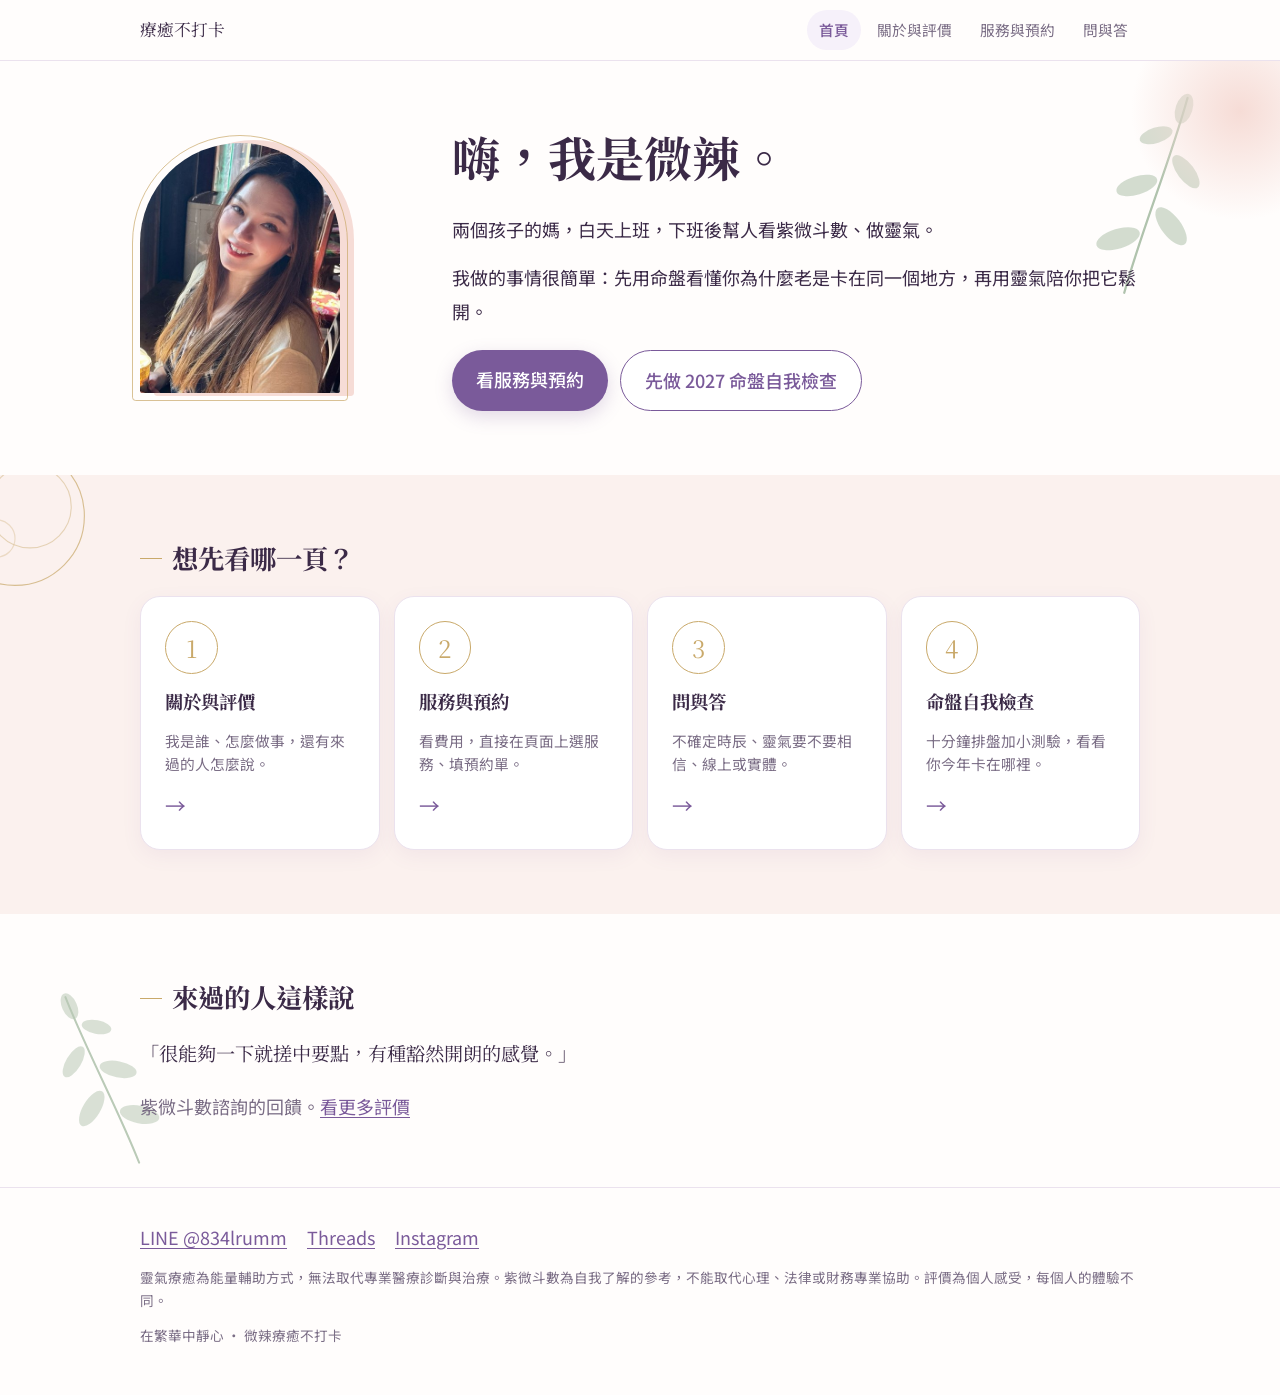
==== commit 1e0bc192: "Home: smaller portrait; update quiz wording on door card Co-Authored-By: Claude Opus 5.5 <noreply@an" ====
--- a/index.html
+++ b/index.html
@@ -1,6 +1,7 @@
 <!DOCTYPE html>
 <html lang="zh-Hant">
 <head>
+<script>if(location.hostname.endsWith("github.io")){location.replace("https://healingnocheckin.com"+location.pathname.replace(/^\/vera-healingnocheckin/,"")+location.search+location.hash);}</script>
 <meta charset="utf-8">
 <meta name="viewport" content="width=device-width, initial-scale=1">
 <title>微辣｜療癒不打卡</title>
@@ -39,7 +40,7 @@
     <a class="door" href="about.html"><span class="no">1</span><b>關於與評價</b><span class="d">我是誰、怎麼做事，還有來過的人怎麼說。</span><span class="go" aria-hidden="true">→</span></a>
     <a class="door" href="services.html"><span class="no">2</span><b>服務與預約</b><span class="d">看費用，直接在頁面上選服務、填預約單。</span><span class="go" aria-hidden="true">→</span></a>
     <a class="door" href="faq.html"><span class="no">3</span><b>問與答</b><span class="d">不確定時辰、靈氣要不要相信、線上或實體。</span><span class="go" aria-hidden="true">→</span></a>
-    <a class="door" href="check/"><span class="no">4</span><b>命盤自我檢查</b><span class="d">十分鐘排盤加十題，看看你今年卡在哪裡。</span><span class="go" aria-hidden="true">→</span></a>
+    <a class="door" href="check/"><span class="no">4</span><b>命盤自我檢查</b><span class="d">十分鐘排盤加小測驗，看看你今年卡在哪裡。</span><span class="go" aria-hidden="true">→</span></a>
   </div>
 </div></section>
 
--- a/site.css
+++ b/site.css
@@ -56,9 +56,9 @@
 /* 首頁開頭 */
 .hello{padding:36px 0 44px}
 .hello>.wrap{gap:22px}
-.portrait-wrap{position:relative;width:176px;height:220px}
-.portrait-wrap::before{content:"";position:absolute;inset:-12px;border-radius:999px 999px 34px 34px;border:1.5px solid var(--gold);opacity:.7}
-.portrait-wrap::after{content:"";position:absolute;inset:-4px -22px -4px 22px;border-radius:999px 999px 34px 34px;background:#f6dcd6;z-index:-1}
+.portrait-wrap{position:relative;width:116px;height:145px;margin:8px 0 0 8px}
+.portrait-wrap::before{content:"";position:absolute;inset:-8px;border-radius:999px 999px 34px 34px;border:1.5px solid var(--gold);opacity:.7}
+.portrait-wrap::after{content:"";position:absolute;inset:-3px -14px -3px 14px;border-radius:999px 999px 34px 34px;background:#f6dcd6;z-index:-1}
 .portrait{position:relative;width:100%;height:100%;object-fit:cover;border-radius:999px 999px 26px 26px;display:block}
 
 .btn{display:inline-block;text-decoration:none;font:inherit;font-weight:500;border:0;cursor:pointer;border-radius:999px;padding:12px 24px;background:var(--plum);color:#fff;text-align:center;box-shadow:0 6px 18px rgba(122,90,154,.22);transition:transform .2s ease,box-shadow .2s ease}
@@ -139,7 +139,7 @@
   .voices{grid-template-columns:repeat(2,1fr)}
   .doors{grid-template-columns:repeat(2,1fr)}
   .creds{flex-direction:row;flex-wrap:wrap;gap:20px 28px;border-top:0}
-  .creds div{grid-template-columns:1fr;gap:2px;flex:1 1 40%;border-bottom:0;border-top:1.5px solid var(--gold);padding-top:12px}
+  .creds div{grid-template-columns:1fr;gap:2px;flex:1 1 40%;border-bottom:0;border-top:1.5px solid var(--gold);padding-top:12px;align-content:start}
   .band.sprig-r::before{width:170px;height:226px;right:3%;top:18px;opacity:.8}
   .band.sprig-l::before{width:150px;height:200px;left:2%}
 }
@@ -147,8 +147,8 @@
   body{font-size:18px}
   .wrap{max-width:1080px;padding-left:40px;padding-right:40px}
   .hello{padding:72px 0}
-  .hello>.wrap{display:grid;grid-template-columns:320px 1fr;column-gap:72px;row-gap:22px;align-items:center}
-  .portrait-wrap{grid-row:1 / span 3;width:300px;height:375px}
+  .hello>.wrap{display:grid;grid-template-columns:240px 1fr;column-gap:72px;row-gap:22px;align-items:center}
+  .portrait-wrap{grid-row:1 / span 3;width:200px;height:250px;margin:0}
   h1{font-size:3rem}
   h2{font-size:1.65rem}
   .band{padding:64px 0}
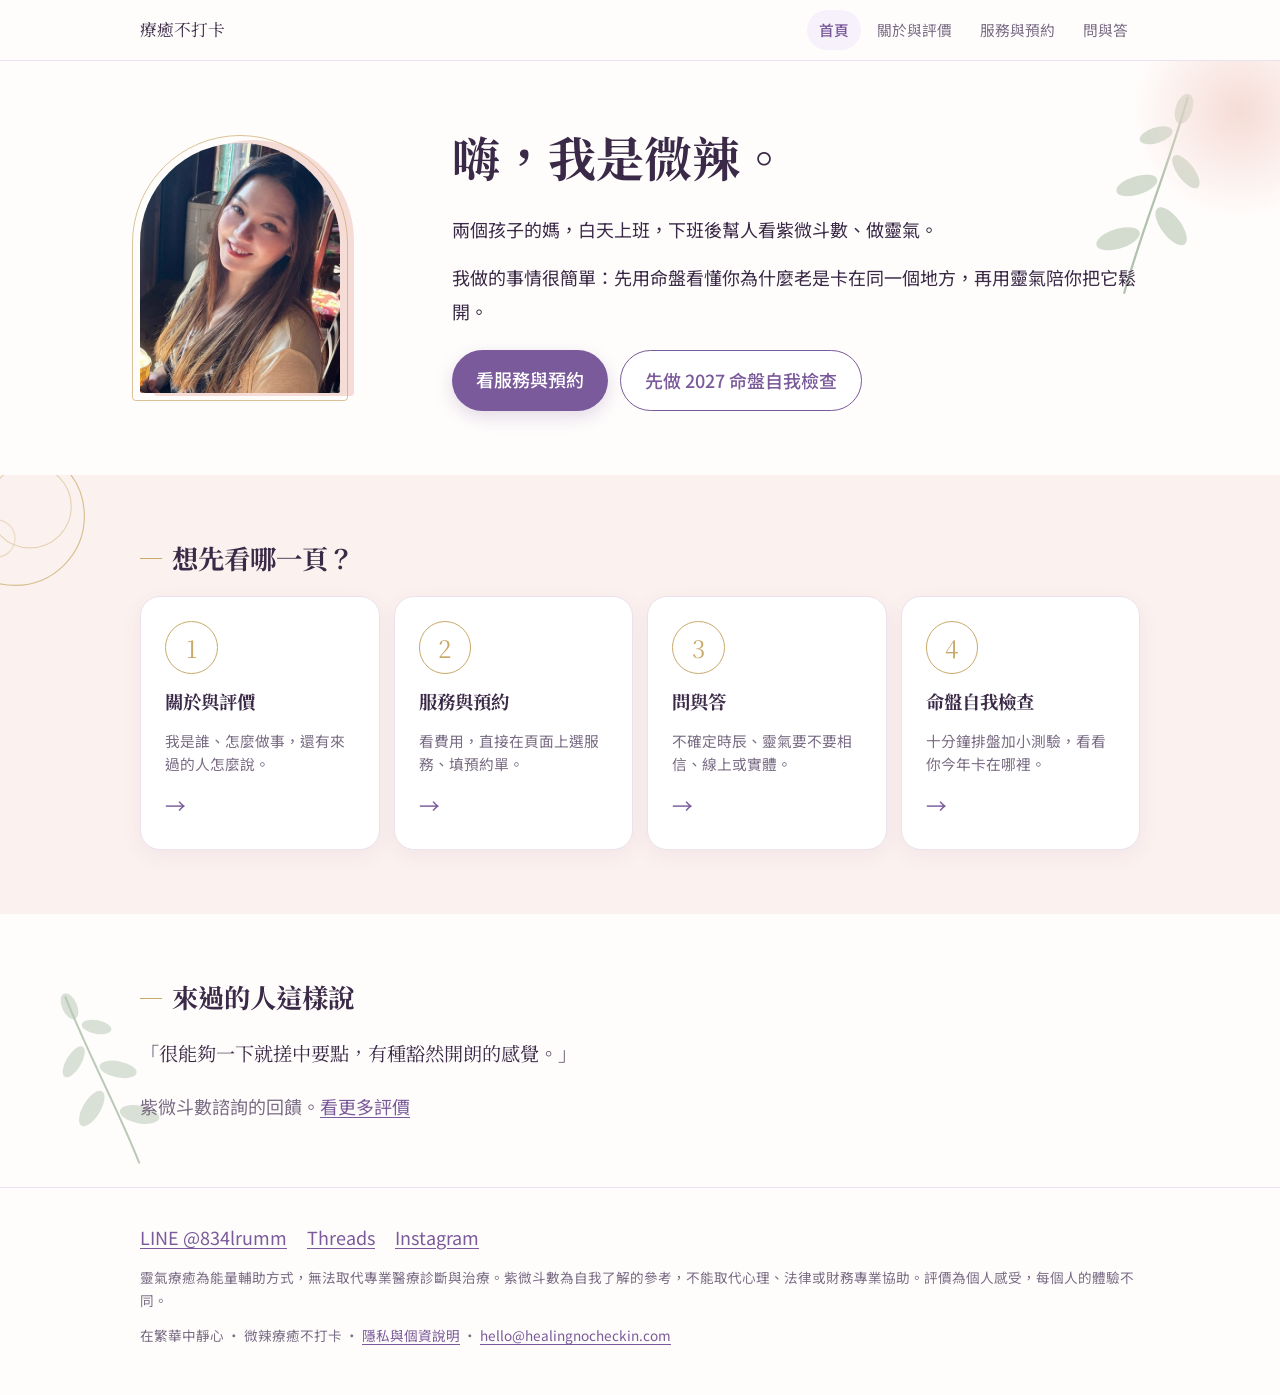
==== commit 334e51db: "Add share preview images, favicon, privacy page and footer links Co-Authored-By: Claude Opus 5.5 <no" ====
--- a/index.html
+++ b/index.html
@@ -9,6 +9,15 @@
 <meta property="og:title" content="微辣｜療癒不打卡">
 <meta property="og:description" content="微辣的紫微斗數諮詢與臼井聖火靈氣。先看懂自己，再把它鬆開。">
 <meta property="og:type" content="website">
+<meta property="og:url" content="https://healingnocheckin.com/">
+<meta property="og:image" content="https://healingnocheckin.com/og.jpg">
+<meta property="og:image:width" content="1200">
+<meta property="og:image:height" content="630">
+<meta property="og:site_name" content="療癒不打卡">
+<meta property="og:locale" content="zh_TW">
+<meta name="twitter:card" content="summary_large_image">
+<link rel="icon" type="image/png" href="favicon.png">
+<link rel="apple-touch-icon" href="apple-touch-icon.png">
 <link rel="preconnect" href="https://fonts.googleapis.com">
 <link rel="preconnect" href="https://fonts.gstatic.com" crossorigin>
 <link href="https://fonts.googleapis.com/css2?family=Noto+Serif+TC:wght@500;700&family=Noto+Sans+TC:wght@400;500;700&display=swap" rel="stylesheet">
@@ -58,7 +67,7 @@
     <a href="https://www.instagram.com/vera_healingnocheckin" target="_blank" rel="noopener">Instagram</a>
   </p>
   <p class="fine">靈氣療癒為能量輔助方式，無法取代專業醫療診斷與治療。紫微斗數為自我了解的參考，不能取代心理、法律或財務專業協助。評價為個人感受，每個人的體驗不同。</p>
-  <p class="fine">在繁華中靜心 · 微辣療癒不打卡</p>
+  <p class="fine">在繁華中靜心 · 微辣療癒不打卡 · <a href="privacy.html">隱私與個資說明</a> · <a href="mailto:hello@healingnocheckin.com">hello@healingnocheckin.com</a></p>
 </div></footer>
 
 <script>
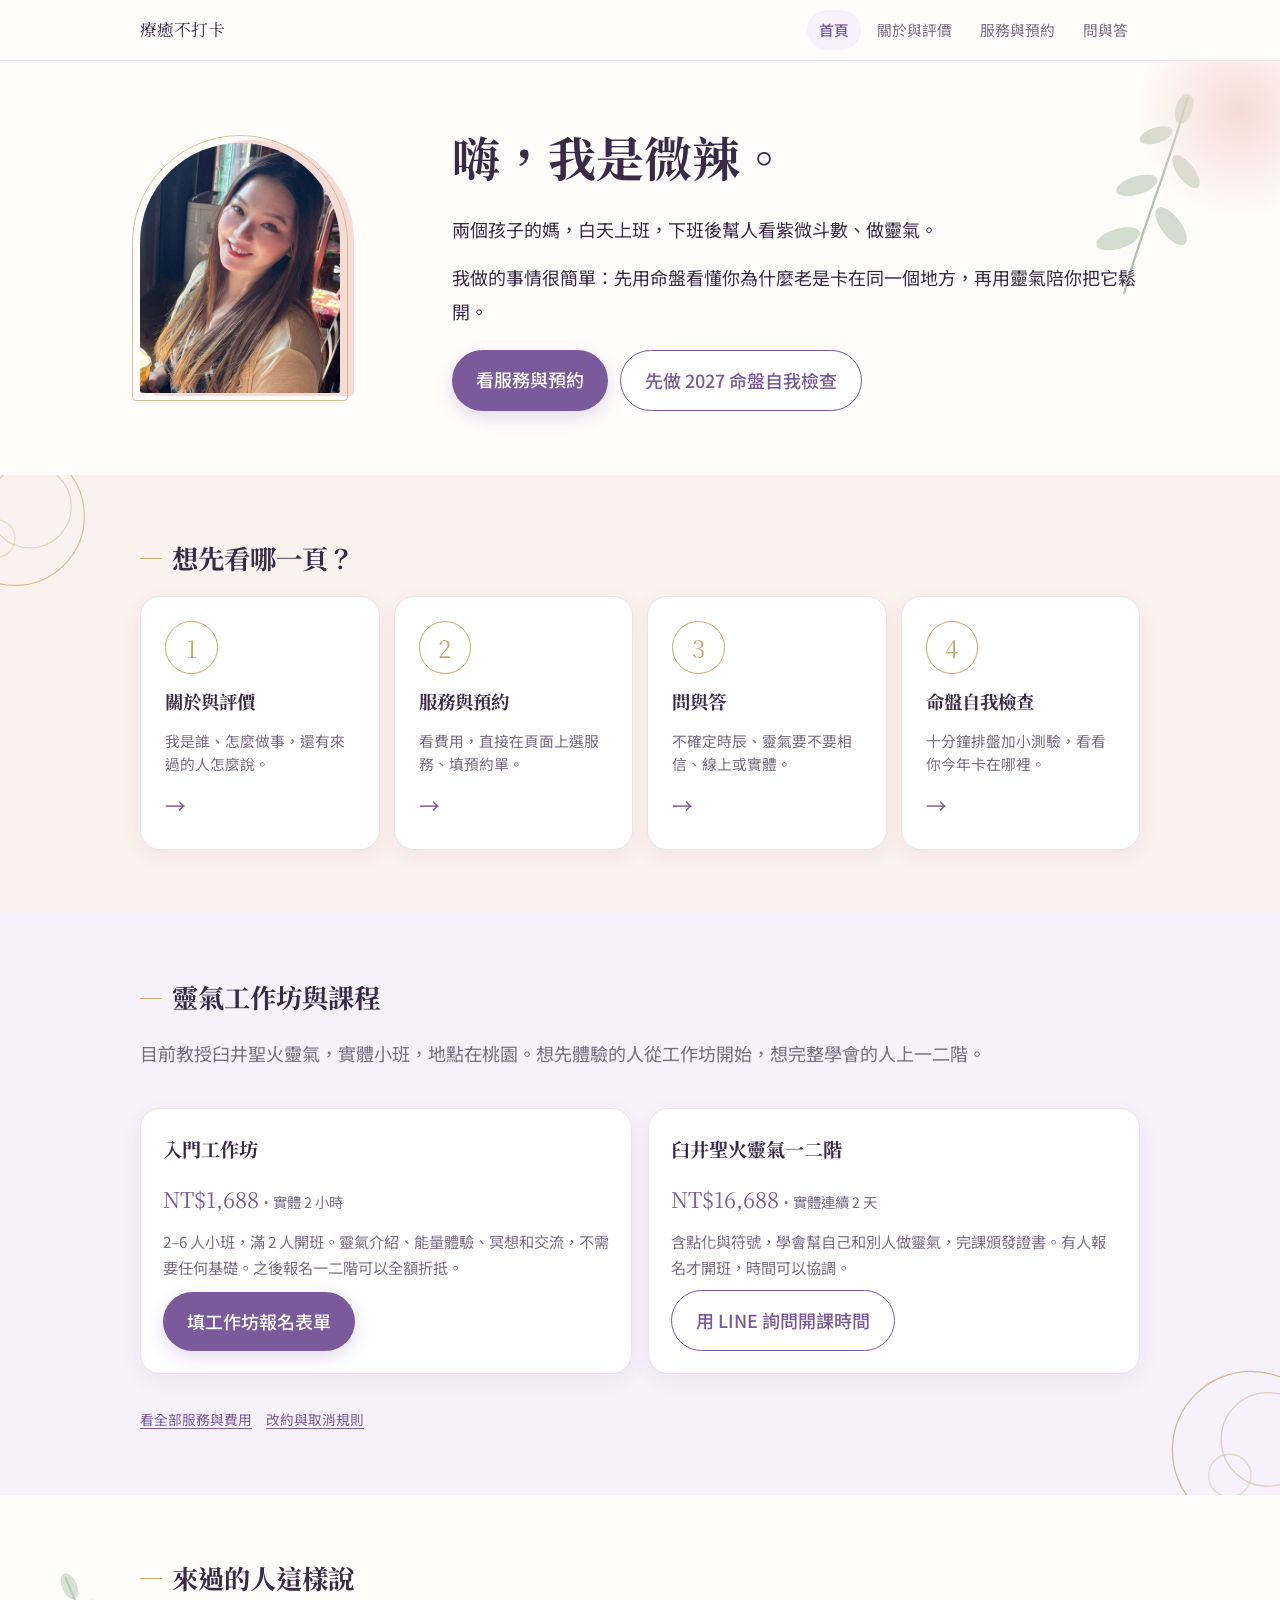
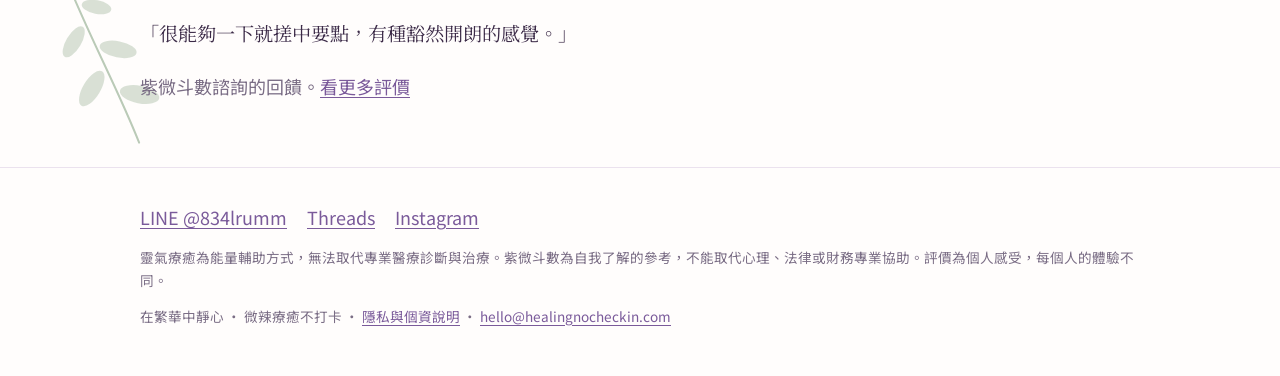
==== commit ef2af068: "Home: add Reiki workshop and course section Co-Authored-By: Claude Fable 5.2 <noreply@anthropic.com>" ====
--- a/index.html
+++ b/index.html
@@ -53,6 +53,26 @@
   </div>
 </div></section>
 
+<section class="band lilac rings-r reveal" id="courses"><div class="wrap">
+  <h2>靈氣工作坊與課程</h2>
+  <p class="mute">目前教授臼井聖火靈氣，實體小班，地點在桃園。想先體驗的人從工作坊開始，想完整學會的人上一二階。</p>
+  <div class="courses">
+    <div class="course">
+      <b>入門工作坊</b>
+      <p class="price">NT$1,688<span>・實體 2 小時</span></p>
+      <p class="d">2–6 人小班，滿 2 人開班。靈氣介紹、能量體驗、冥想和交流，不需要任何基礎。之後報名一二階可以全額折抵。</p>
+      <a class="btn" href="https://forms.gle/31xfHaLxk3f94HTD6" target="_blank" rel="noopener">填工作坊報名表單</a>
+    </div>
+    <div class="course">
+      <b>臼井聖火靈氣一二階</b>
+      <p class="price">NT$16,688<span>・實體連續 2 天</span></p>
+      <p class="d">含點化與符號，學會幫自己和別人做靈氣，完課頒發證書。有人報名才開班，時間可以協調。</p>
+      <a class="btn quiet" href="https://lin.ee/IuBJs3j" target="_blank" rel="noopener">用 LINE 詢問開課時間</a>
+    </div>
+  </div>
+  <p class="fine"><a href="services.html">看全部服務與費用</a>　<a href="services.html#policy">改約與取消規則</a></p>
+</div></section>
+
 <section class="band sprig-l reveal"><div class="wrap">
   <h2>來過的人這樣說</h2>
   <p class="quote">「很能夠一下就搓中要點，有種豁然開朗的感覺。」</p>
--- a/site.css
+++ b/site.css
@@ -67,6 +67,13 @@
 
 /* 首頁分頁卡 */
 .doors{display:grid;gap:14px;grid-template-columns:1fr}
+.courses{display:grid;gap:16px;grid-template-columns:1fr;margin:20px 0 16px}
+.course{display:flex;flex-direction:column;gap:10px;align-items:flex-start;background:#fff;border:1px solid var(--line);border-radius:20px;padding:22px;box-shadow:0 6px 20px rgba(122,90,154,.07)}
+.course b{font-family:var(--font-display);font-size:1.2rem}
+.course .price{margin:0;font-family:var(--font-display);font-size:1.35rem;color:var(--plum)}
+.course .price span{font-family:var(--font-body,inherit);font-size:.9rem;color:var(--mute)}
+.course .d{margin:0;font-size:.95rem;color:var(--mute);line-height:1.7;flex:1}
+@media (min-width:720px){.courses{grid-template-columns:1fr 1fr}}
 .door{display:grid;grid-template-columns:auto 1fr auto;gap:4px 16px;align-items:center;text-decoration:none;color:var(--ink);background:#fff;border:1px solid var(--line);border-radius:20px;padding:18px 20px;box-shadow:0 6px 20px rgba(122,90,154,.07);transition:transform .2s ease,box-shadow .2s ease,border-color .2s ease}
 .door:hover{transform:translateY(-3px);box-shadow:0 12px 26px rgba(122,90,154,.14);border-color:var(--gold)}
 .door .no{grid-row:1/3;font-family:var(--font-display);font-size:1.5rem;color:var(--gold);width:2.2em;height:2.2em;border:1.5px solid var(--gold);border-radius:50%;display:grid;place-items:center}
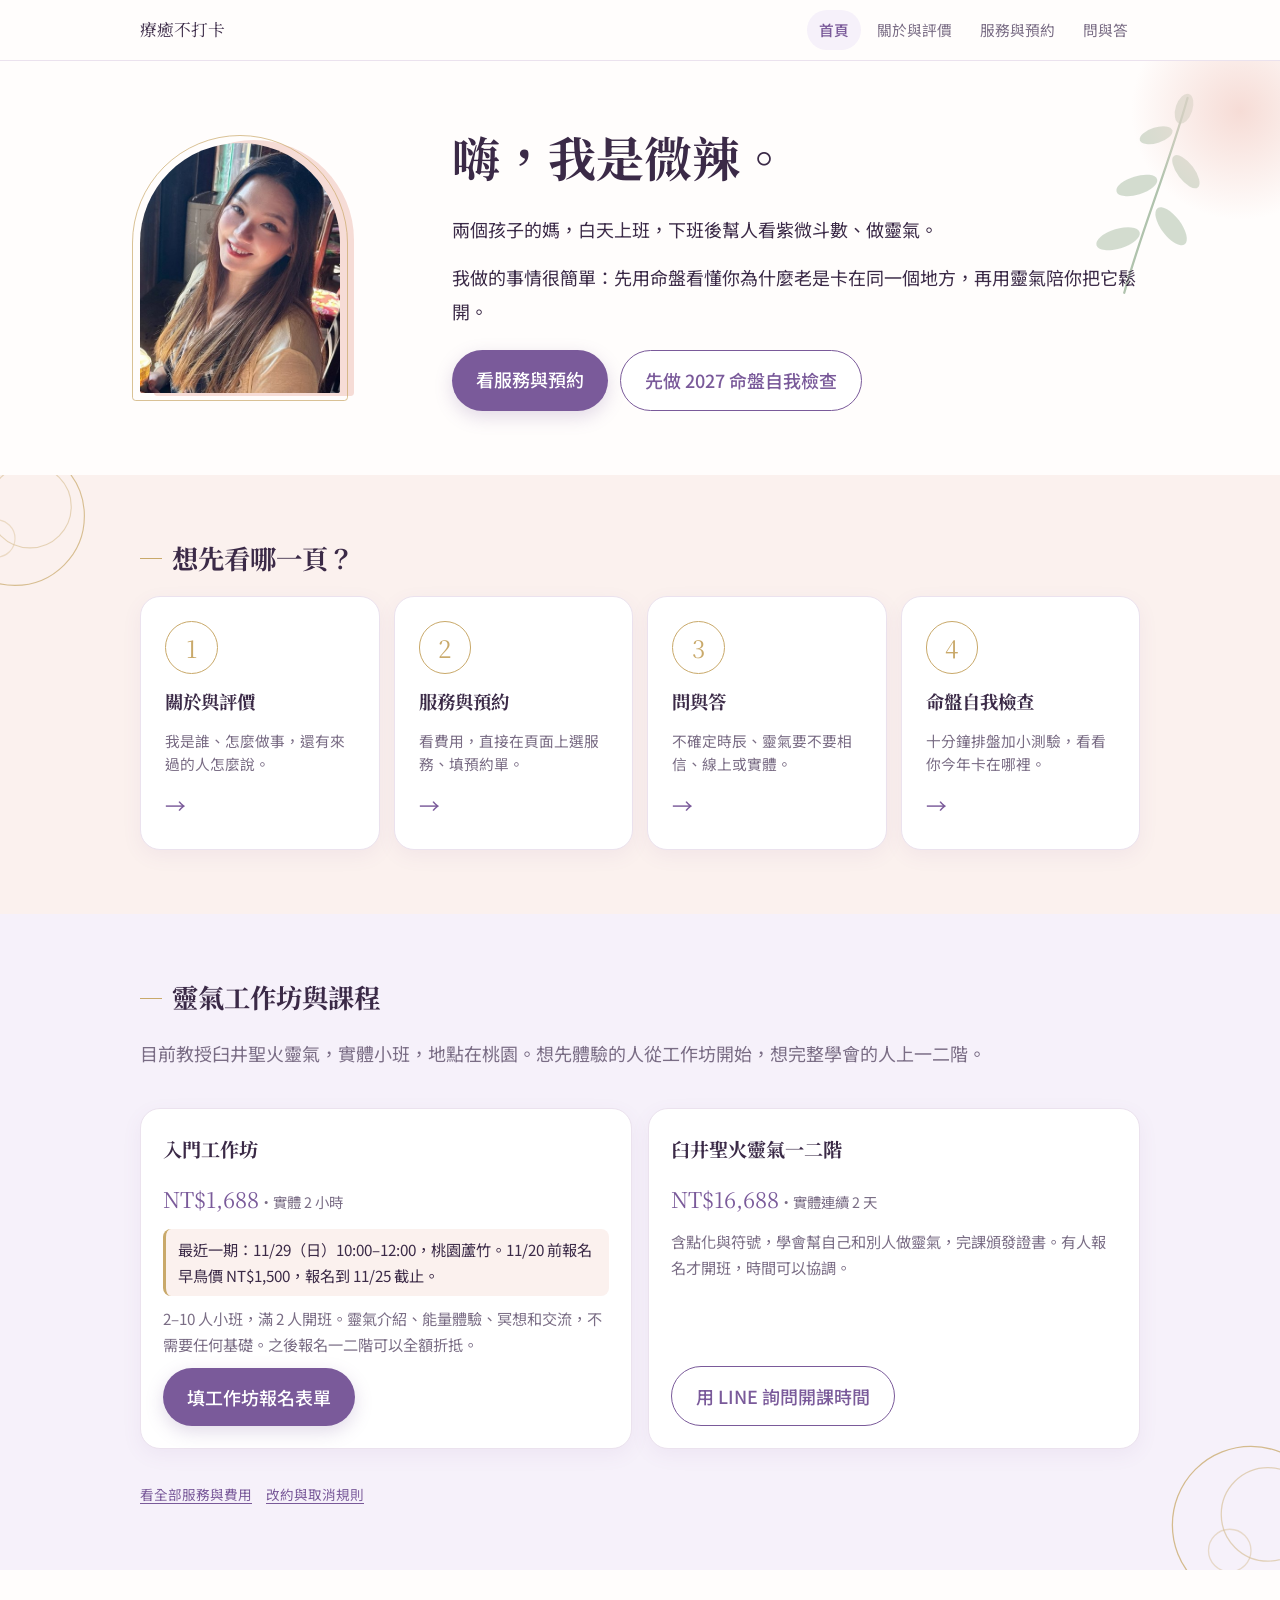
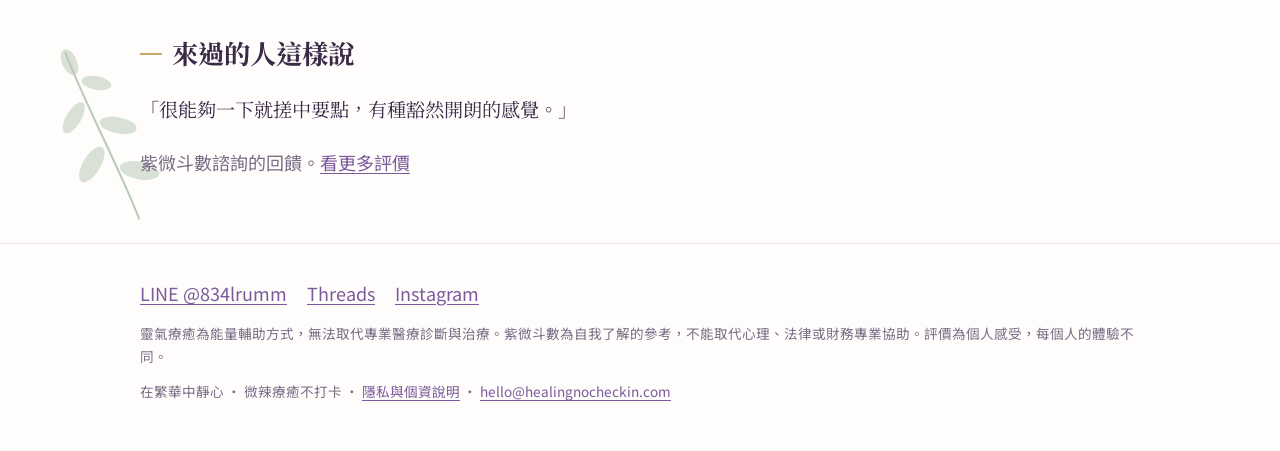
==== commit 31da99ee: "Workshop: class size 2-10, show next session date and early-bird price on home Co-Authored-By: Claud" ====
--- a/index.html
+++ b/index.html
@@ -60,7 +60,8 @@
     <div class="course">
       <b>入門工作坊</b>
       <p class="price">NT$1,688<span>・實體 2 小時</span></p>
-      <p class="d">2–6 人小班，滿 2 人開班。靈氣介紹、能量體驗、冥想和交流，不需要任何基礎。之後報名一二階可以全額折抵。</p>
+      <p class="next">最近一期：11/29（日）10:00–12:00，桃園蘆竹。11/20 前報名早鳥價 NT$1,500，報名到 11/25 截止。</p>
+      <p class="d">2–10 人小班，滿 2 人開班。靈氣介紹、能量體驗、冥想和交流，不需要任何基礎。之後報名一二階可以全額折抵。</p>
       <a class="btn" href="https://forms.gle/31xfHaLxk3f94HTD6" target="_blank" rel="noopener">填工作坊報名表單</a>
     </div>
     <div class="course">
--- a/site.css
+++ b/site.css
@@ -72,6 +72,7 @@
 .course b{font-family:var(--font-display);font-size:1.2rem}
 .course .price{margin:0;font-family:var(--font-display);font-size:1.35rem;color:var(--plum)}
 .course .price span{font-family:var(--font-body,inherit);font-size:.9rem;color:var(--mute)}
+.course .next{margin:0;font-size:.95rem;line-height:1.7;background:var(--pink);border-left:3px solid var(--gold);border-radius:8px;padding:8px 12px}
 .course .d{margin:0;font-size:.95rem;color:var(--mute);line-height:1.7;flex:1}
 @media (min-width:720px){.courses{grid-template-columns:1fr 1fr}}
 .door{display:grid;grid-template-columns:auto 1fr auto;gap:4px 16px;align-items:center;text-decoration:none;color:var(--ink);background:#fff;border:1px solid var(--line);border-radius:20px;padding:18px 20px;box-shadow:0 6px 20px rgba(122,90,154,.07);transition:transform .2s ease,box-shadow .2s ease,border-color .2s ease}
